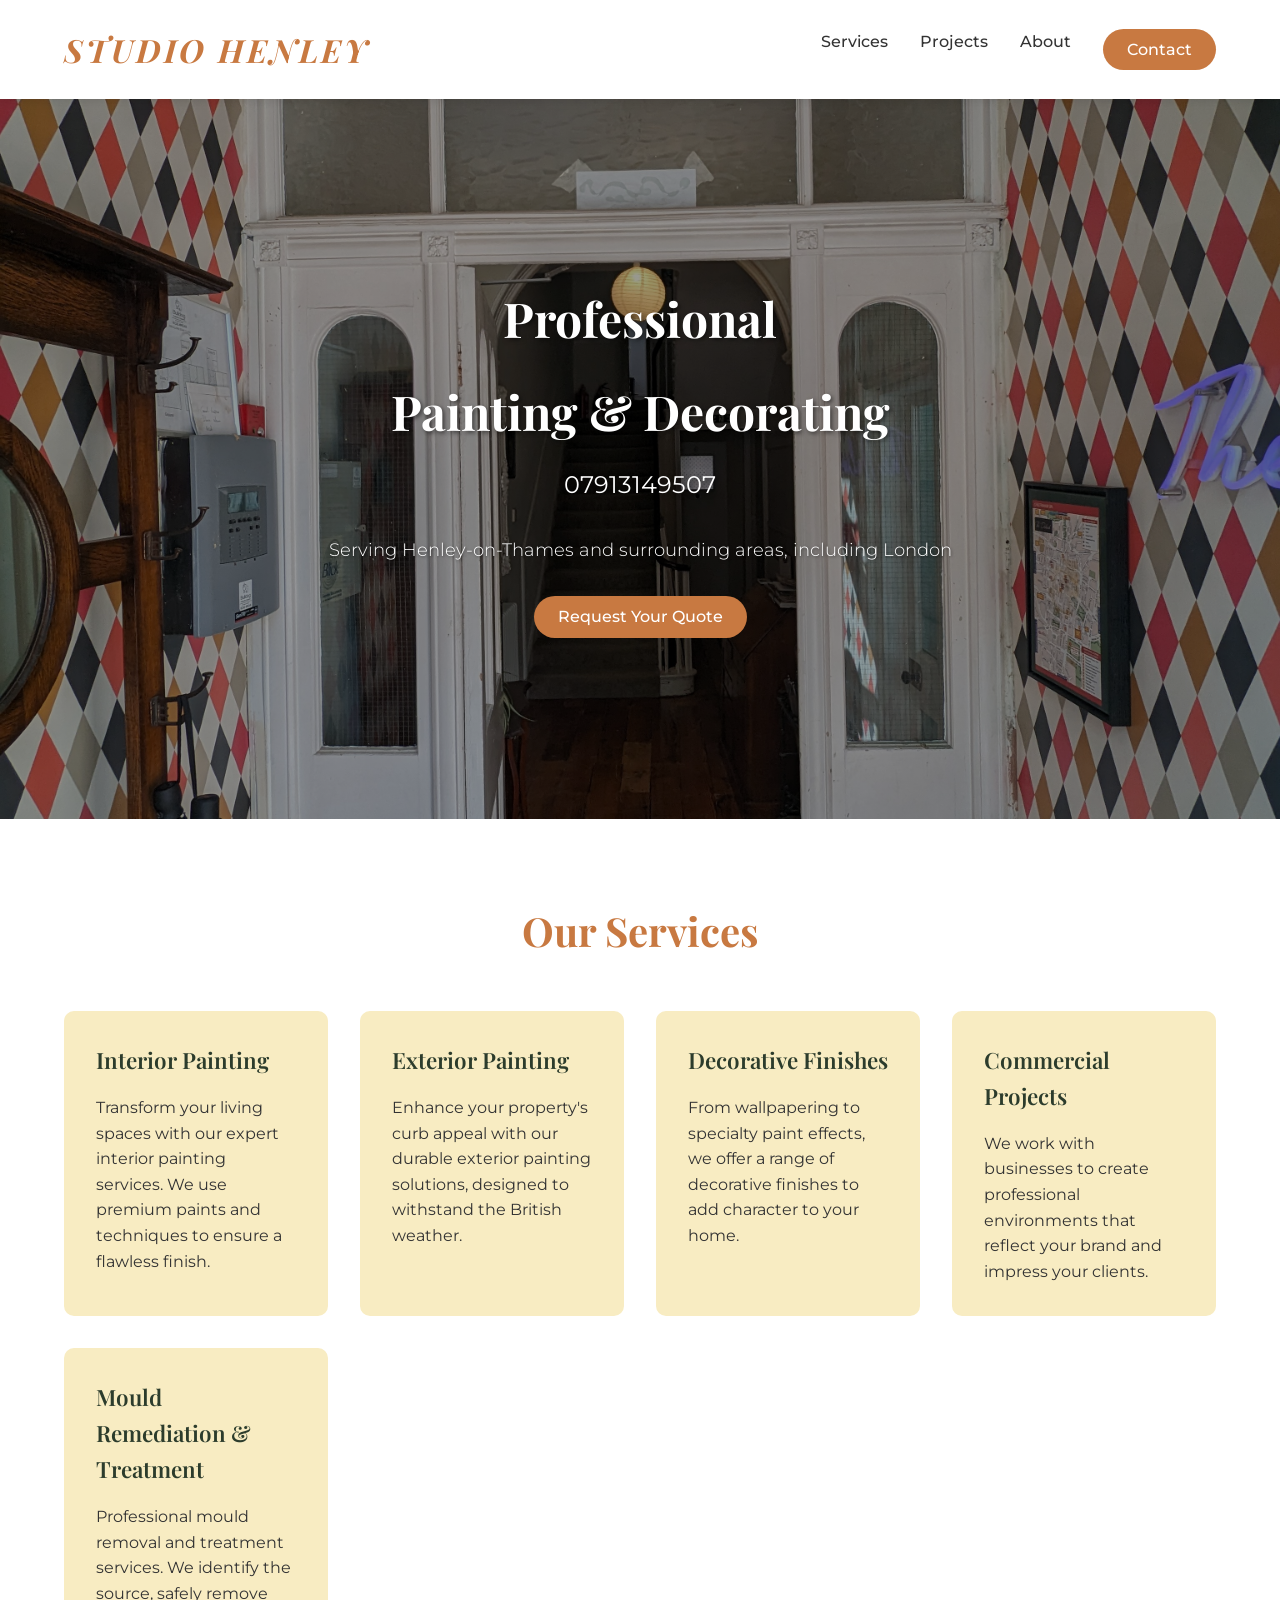
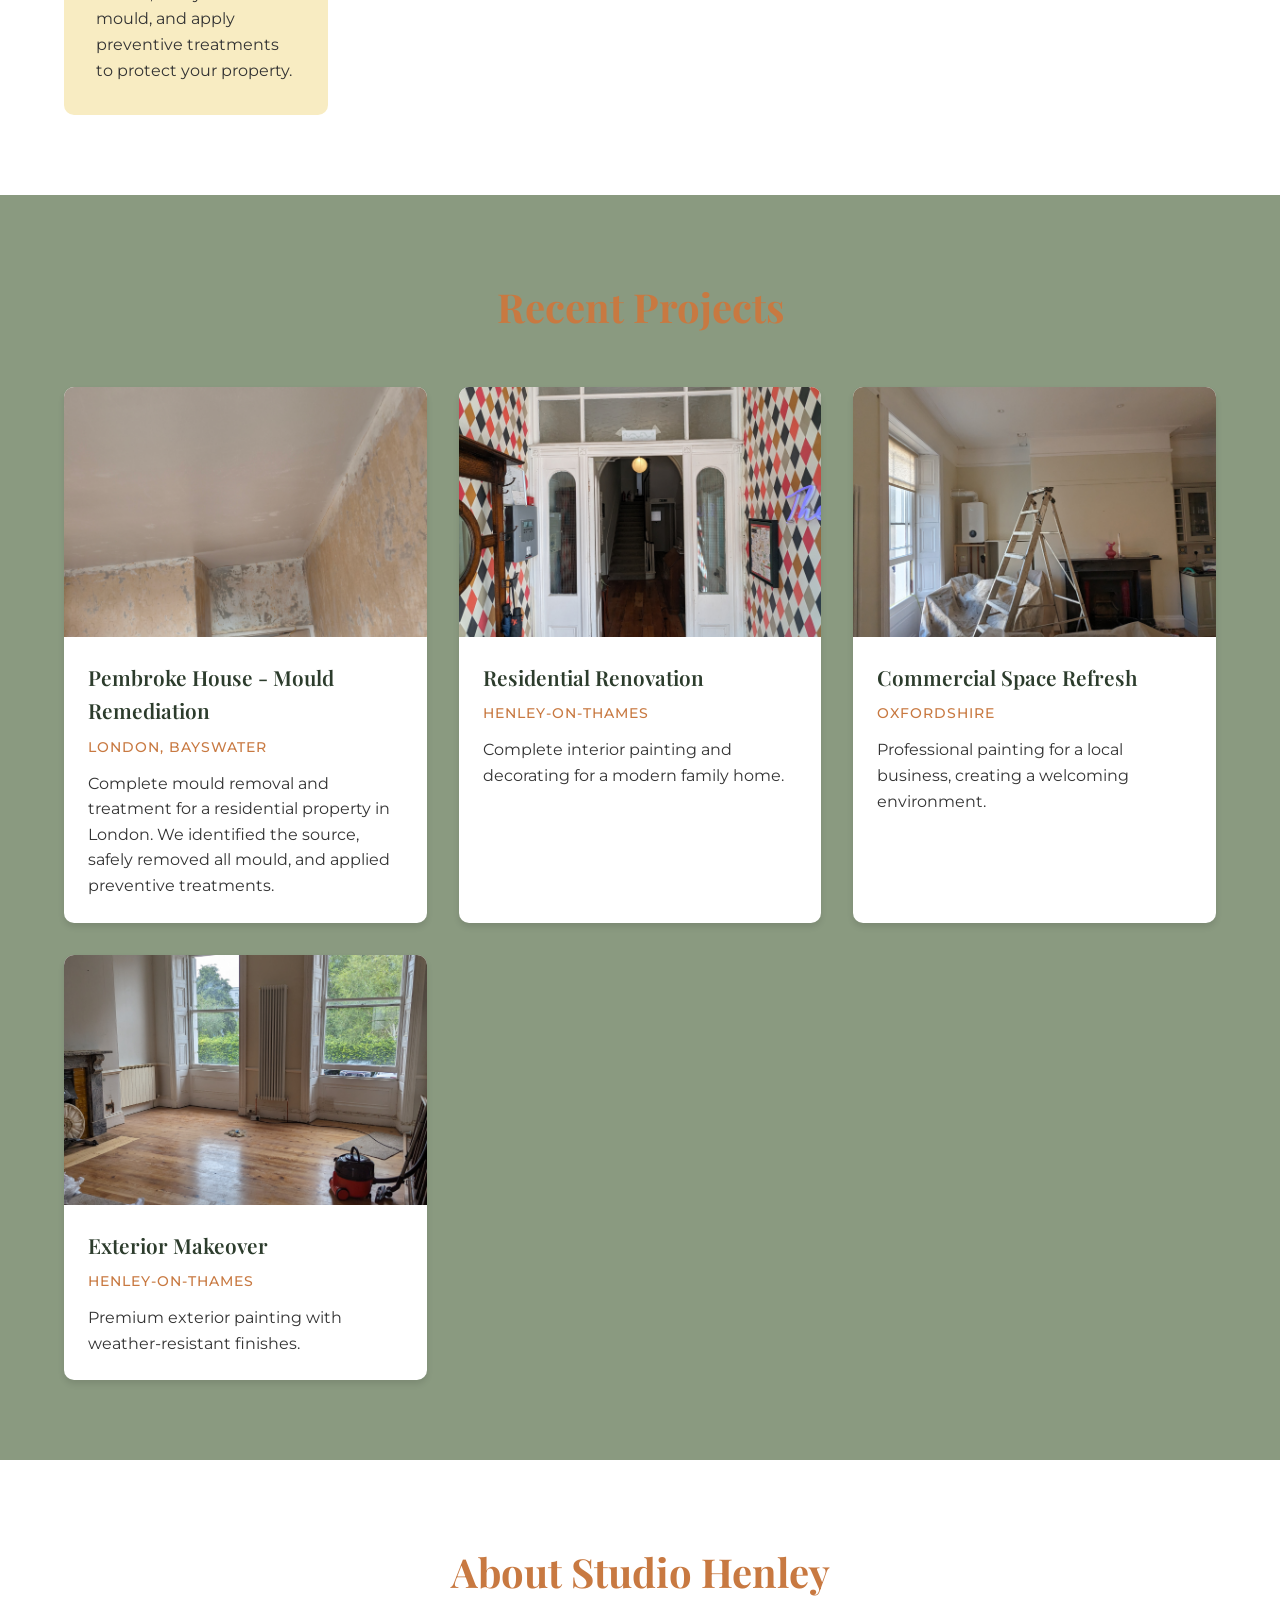
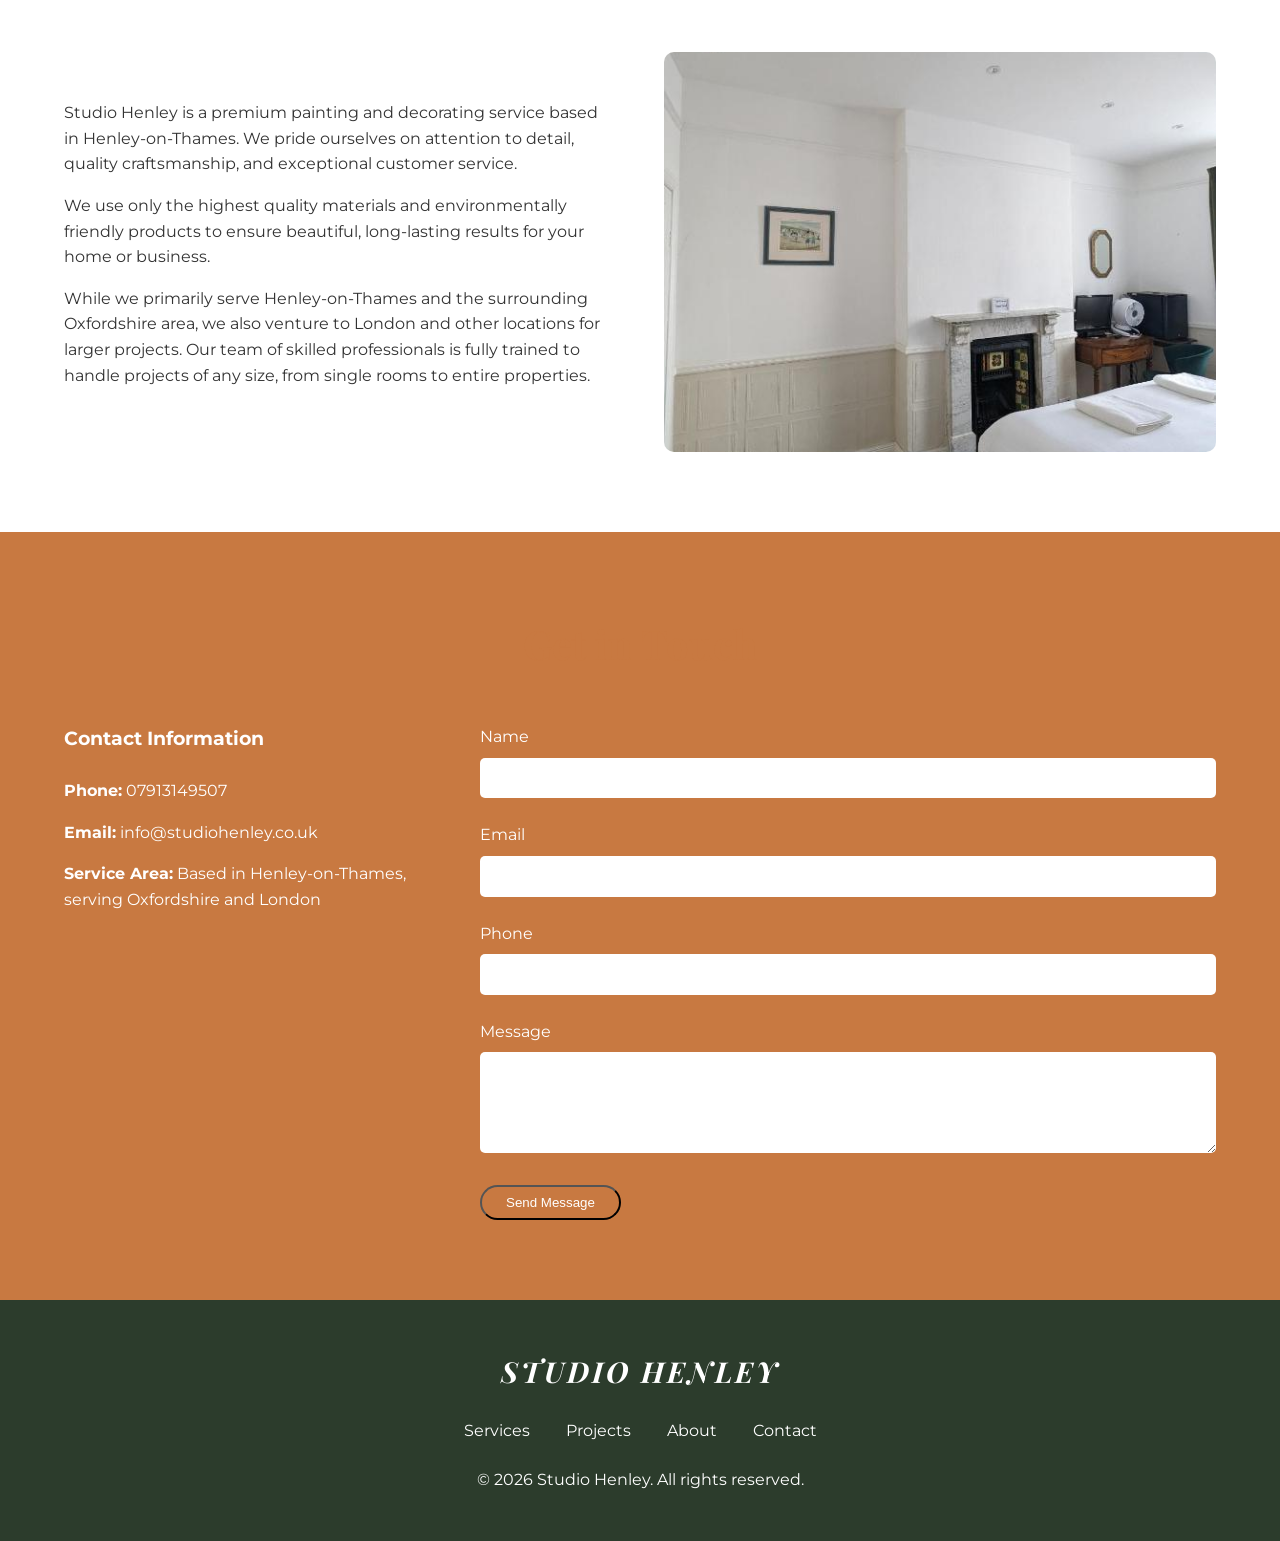
==== index.html @ b340aaa1 "Add London project and update copyright year - Update copyright year from 2023 to 2026 - Add London " ====
<!DOCTYPE html>
<html lang="en">
<head>
    <meta charset="UTF-8">
    <meta name="viewport" content="width=device-width, initial-scale=1.0">
    <title>Studio Henley | Painting, Decorating & Mould Remediation | Henley & London</title>
    <link rel="stylesheet" href="styles.css">
    <link rel="preconnect" href="https://fonts.googleapis.com">
    <link rel="preconnect" href="https://fonts.gstatic.com" crossorigin>
    <link href="https://fonts.googleapis.com/css2?family=Montserrat:wght@400;500;600;700&family=Playfair+Display:ital,wght@0,400;0,500;0,600;0,700;1,400;1,500;1,600;1,700&display=swap" rel="stylesheet">
</head>
<body>
    <header>
        <div class="logo">STUDIO HENLEY</div>
        <nav>
            <ul>
                <li><a href="#services">Services</a></li>
                <li><a href="#projects">Projects</a></li>
                <li><a href="#about">About</a></li>
                <li><a href="#contact" class="cta-button">Contact</a></li>
            </ul>
        </nav>
    </header>

    <section class="hero">
        <div class="hero-content">
            <h1>Professional </h1>
            <h1>Painting & Decorating</h1>
            <h2>07913149507</h2>
            <p class="hero-subtitle">Serving Henley-on-Thames and surrounding areas, including London</p>
            <a href="#contact" class="cta-button">Request Your Quote</a>
        </div>
    </section>

    <section id="services" class="services">
        <h2>Our Services</h2>
        <div class="services-grid">
            <div class="service-card">
                <h3>Interior Painting</h3>
                <p>Transform your living spaces with our expert interior painting services. We use premium paints and techniques to ensure a flawless finish.</p>
            </div>
            <div class="service-card">
                <h3>Exterior Painting</h3>
                <p>Enhance your property's curb appeal with our durable exterior painting solutions, designed to withstand the British weather.</p>
            </div>
            <div class="service-card">
                <h3>Decorative Finishes</h3>
                <p>From wallpapering to specialty paint effects, we offer a range of decorative finishes to add character to your home.</p>
            </div>
            <div class="service-card">
                <h3>Commercial Projects</h3>
                <p>We work with businesses to create professional environments that reflect your brand and impress your clients.</p>
            </div>
            <div class="service-card">
                <h3>Mould Remediation & Treatment</h3>
                <p>Professional mould removal and treatment services. We identify the source, safely remove mould, and apply preventive treatments to protect your property.</p>
            </div>
        </div>
    </section>

    <section id="projects" class="projects">
        <h2>Recent Projects</h2>
        <div class="projects-grid">
            <div class="project-card">
                <div class="project-image">
                    <img src="images/london1.jpg" alt="Pembroke House mould remediation project">
                </div>
                <div class="project-details">
                    <h3>Pembroke House - Mould Remediation</h3>
                    <p class="project-location">London, Bayswater</p>
                    <p class="project-description">Complete mould removal and treatment for a residential property in London. We identified the source, safely removed all mould, and applied preventive treatments.</p>
                </div>
            </div>
            <div class="project-card">
                <div class="project-image">
                    <img src="images/2.jpg" alt="Residential painting project">
                </div>
                <div class="project-details">
                    <h3>Residential Renovation</h3>
                    <p class="project-location">Henley-on-Thames</p>
                    <p class="project-description">Complete interior painting and decorating for a modern family home.</p>
                </div>
            </div>
            <div class="project-card">
                <div class="project-image">
                    <img src="images/3.jpg" alt="Commercial painting project">
                </div>
                <div class="project-details">
                    <h3>Commercial Space Refresh</h3>
                    <p class="project-location">Oxfordshire</p>
                    <p class="project-description">Professional painting for a local business, creating a welcoming environment.</p>
                </div>
            </div>
            <div class="project-card">
                <div class="project-image">
                    <img src="images/6.jpg" alt="Exterior painting project">
                </div>
                <div class="project-details">
                    <h3>Exterior Makeover</h3>
                    <p class="project-location">Henley-on-Thames</p>
                    <p class="project-description">Premium exterior painting with weather-resistant finishes.</p>
                </div>
            </div>
        </div>
    </section>

    <section id="about" class="about">
        <h2>About Studio Henley</h2>
        <div class="about-content">
            <div class="about-text">
                <p>Studio Henley is a premium painting and decorating service based in Henley-on-Thames. We pride ourselves on attention to detail, quality craftsmanship, and exceptional customer service.</p>
                <p>We use only the highest quality materials and environmentally friendly products to ensure beautiful, long-lasting results for your home or business.</p>
                <p>While we primarily serve Henley-on-Thames and the surrounding Oxfordshire area, we also venture to London and other locations for larger projects. Our team of skilled professionals is fully trained to handle projects of any size, from single rooms to entire properties.</p>
            </div>
            <div class="about-image">
                <img src="images/1.jpg" alt="Studio Henley painting team">
            </div>
        </div>
    </section>

    <section id="contact" class="contact">
        <h2>Get in Touch</h2>
        <div class="contact-container">
            <div class="contact-info">
                <h3>Contact Information</h3>
                <p><strong>Phone:</strong> 07913149507 </p>
                <p><strong>Email:</strong> info@studiohenley.co.uk</p>
                <p><strong>Service Area:</strong> Based in Henley-on-Thames, serving Oxfordshire and London</p>
                <div class="social-links">
                    <!-- Add social media icons here -->
                </div>
            </div>
            <div class="contact-form">
                <form action="https://formspree.io/f/manbeeje" method="POST">
                    <div class="form-group">
                        <label for="name">Name</label>
                        <input type="text" id="name" name="name" required>
                    </div>
                    <div class="form-group">
                        <label for="email">Email</label>
                        <input type="email" id="email" name="email" required>
                    </div>
                    <div class="form-group">
                        <label for="phone">Phone</label>
                        <input type="tel" id="phone" name="phone">
                    </div>
                    <div class="form-group">
                        <label for="message">Message</label>
                        <textarea id="message" name="message" rows="5" required></textarea>
                    </div>
                    <button type="submit" class="cta-button">Send Message</button>
                </form>
            </div>
        </div>
    </section>

    <footer>
        <div class="footer-content">
            <div class="footer-logo">STUDIO HENLEY</div>
            <div class="footer-links">
                <a href="#services">Services</a>
                <a href="#projects">Projects</a>
                <a href="#about">About</a>
                <a href="#contact">Contact</a>
            </div>
            <div class="footer-legal">
                <p>&copy; 2026 Studio Henley. All rights reserved.</p>
            </div>
        </div>
    </footer>
</body>
</html>
---- styles.css ----
:root {
    --sage-green: #8A9A80;
    --terracotta: #C87941;
    --cream: #F8ECC2;
    --dark-green: #2C3C2C;
    --black: #333333;
}

* {
    margin: 0;
    padding: 0;
    box-sizing: border-box;
}

body {
    font-family: 'Montserrat', sans-serif;
    color: var(--black);
    background-color: var(--cream);
    line-height: 1.6;
}

/* Header */
header {
    display: flex;
    justify-content: space-between;
    align-items: center;
    padding: 1.5rem 5%;
    background-color: white;
    box-shadow: 0 2px 10px rgba(0, 0, 0, 0.1);
    position: sticky;
    top: 0;
    z-index: 100;
}

.logo {
    font-family: 'Playfair Display', serif;
    font-size: 2rem;
    font-weight: 700;
    color: var(--terracotta);
    letter-spacing: 3px;
    font-style: italic;
}

nav ul {
    display: flex;
    list-style: none;
}

nav ul li {
    margin-left: 2rem;
}

nav ul li a {
    text-decoration: none;
    color: var(--black);
    font-weight: 500;
    transition: color 0.3s;
}

nav ul li a:hover {
    color: var(--terracotta);
}

.cta-button {
    background-color: var(--terracotta);
    color: white !important;
    padding: 0.5rem 1.5rem;
    border-radius: 30px;
    text-decoration: none;
    font-weight: 500;
    transition: background-color 0.3s;
    display: inline-block;
}

.cta-button:hover {
    background-color: var(--dark-green);
}

/* Hero Section */
.hero {
    height: 80vh;
    background: linear-gradient(rgba(0, 0, 0, 0.4), rgba(0, 0, 0, 0.4)), url('images/2.jpg');
    background-size: cover;
    background-position: center;
    display: flex;
    align-items: center;
    justify-content: center;
    text-align: center;
    color: white;
}

.hero-content {
    max-width: 800px;
    padding: 2rem;
}

.hero h1 {
    font-family: 'Playfair Display', serif;
    font-size: 3rem;
    margin-bottom: 1rem;
    text-shadow: 2px 2px 4px rgba(0, 0, 0, 0.5);
    font-weight: 700;
}

.hero h2 {
    font-size: 1.5rem;
    margin-bottom: 2rem;
    font-weight: 400;
    text-shadow: 2px 2px 4px rgba(0, 0, 0, 0.5);
}

.hero-subtitle {
    font-size: 1.1rem;
    margin-bottom: 2rem;
    font-weight: 300;
    text-shadow: 1px 1px 3px rgba(0, 0, 0, 0.5);
}

/* Services Section */
.services {
    padding: 5rem 5%;
    background-color: white;
}

.services h2, .projects h2, .about h2, .contact h2 {
    font-family: 'Playfair Display', serif;
    text-align: center;
    font-size: 2.5rem;
    margin-bottom: 3rem;
    color: var(--terracotta);
    font-weight: 700;
}

.services-grid {
    display: grid;
    grid-template-columns: repeat(auto-fit, minmax(250px, 1fr));
    gap: 2rem;
}

.service-card {
    background-color: var(--cream);
    padding: 2rem;
    border-radius: 10px;
    transition: transform 0.3s;
}

.service-card:hover {
    transform: translateY(-10px);
}

.service-card h3 {
    font-family: 'Playfair Display', serif;
    color: var(--dark-green);
    margin-bottom: 1rem;
    font-weight: 600;
    font-size: 1.4rem;
}

/* Projects Section */
.projects {
    padding: 5rem 5%;
    background-color: var(--sage-green);
}

.projects-grid {
    display: grid;
    grid-template-columns: repeat(auto-fit, minmax(350px, 1fr));
    gap: 2rem;
}

.project-card {
    background-color: white;
    border-radius: 10px;
    overflow: hidden;
    transition: transform 0.3s, box-shadow 0.3s;
    box-shadow: 0 4px 6px rgba(0, 0, 0, 0.1);
}

.project-card:hover {
    transform: translateY(-5px);
    box-shadow: 0 8px 15px rgba(0, 0, 0, 0.2);
}

.project-image {
    height: 250px;
    overflow: hidden;
}

.project-image img {
    width: 100%;
    height: 100%;
    object-fit: cover;
    transition: transform 0.3s;
}

.project-card:hover .project-image img {
    transform: scale(1.05);
}

.project-details {
    padding: 1.5rem;
}

.project-details h3 {
    font-family: 'Playfair Display', serif;
    color: var(--dark-green);
    margin-bottom: 0.5rem;
    font-weight: 600;
    font-size: 1.3rem;
}

.project-location {
    color: var(--terracotta);
    font-weight: 500;
    font-size: 0.9rem;
    margin-bottom: 0.75rem;
    text-transform: uppercase;
    letter-spacing: 1px;
}

.project-description {
    color: var(--black);
    line-height: 1.6;
}

.placeholder {
    width: 100%;
    height: 100%;
    background-color: var(--cream);
    display: flex;
    align-items: center;
    justify-content: center;
    color: var(--black);
    font-weight: 500;
}

/* About Section */
.about {
    padding: 5rem 5%;
    background-color: white;
}

.about-content {
    display: grid;
    grid-template-columns: 1fr 1fr;
    gap: 3rem;
    align-items: center;
}

.about-text p {
    margin-bottom: 1rem;
}

.about-image {
    height: 400px;
}

.about-image img {
    width: 100%;
    height: 100%;
    object-fit: cover;
    border-radius: 10px;
}

/* Contact Section */
.contact {
    padding: 5rem 5%;
    background-color: var(--terracotta);
    color: white;
}

.contact-container {
    display: grid;
    grid-template-columns: 1fr 2fr;
    gap: 3rem;
}

.contact-info h3 {
    margin-bottom: 1.5rem;
}

.contact-info p {
    margin-bottom: 1rem;
}

.form-group {
    margin-bottom: 1.5rem;
}

.form-group label {
    display: block;
    margin-bottom: 0.5rem;
}

.form-group input, .form-group textarea {
    width: 100%;
    padding: 0.8rem;
    border: none;
    border-radius: 5px;
}

/* Footer */
footer {
    background-color: var(--dark-green);
    color: white;
    padding: 3rem 5%;
}

.footer-content {
    display: flex;
    flex-direction: column;
    align-items: center;
    text-align: center;
}

.footer-logo {
    font-family: 'Playfair Display', serif;
    font-size: 1.8rem;
    font-weight: 700;
    margin-bottom: 1.5rem;
    letter-spacing: 3px;
    font-style: italic;
}

.footer-links {
    margin-bottom: 1.5rem;
}

.footer-links a {
    color: white;
    text-decoration: none;
    margin: 0 1rem;
    transition: color 0.3s;
}

.footer-links a:hover {
    color: var(--cream);
}

/* Responsive Design */
@media (max-width: 768px) {
    header {
        flex-direction: column;
        padding: 1rem;
    }
    
    .logo {
        margin-bottom: 1rem;
    }
    
    nav ul {
        flex-direction: column;
        align-items: center;
    }
    
    nav ul li {
        margin: 0.5rem 0;
    }
    
    .hero h1 {
        font-size: 2rem;
    }
    
    .hero h2 {
        font-size: 1.2rem;
    }
    
    .about-content, .contact-container {
        grid-template-columns: 1fr;
    }
}
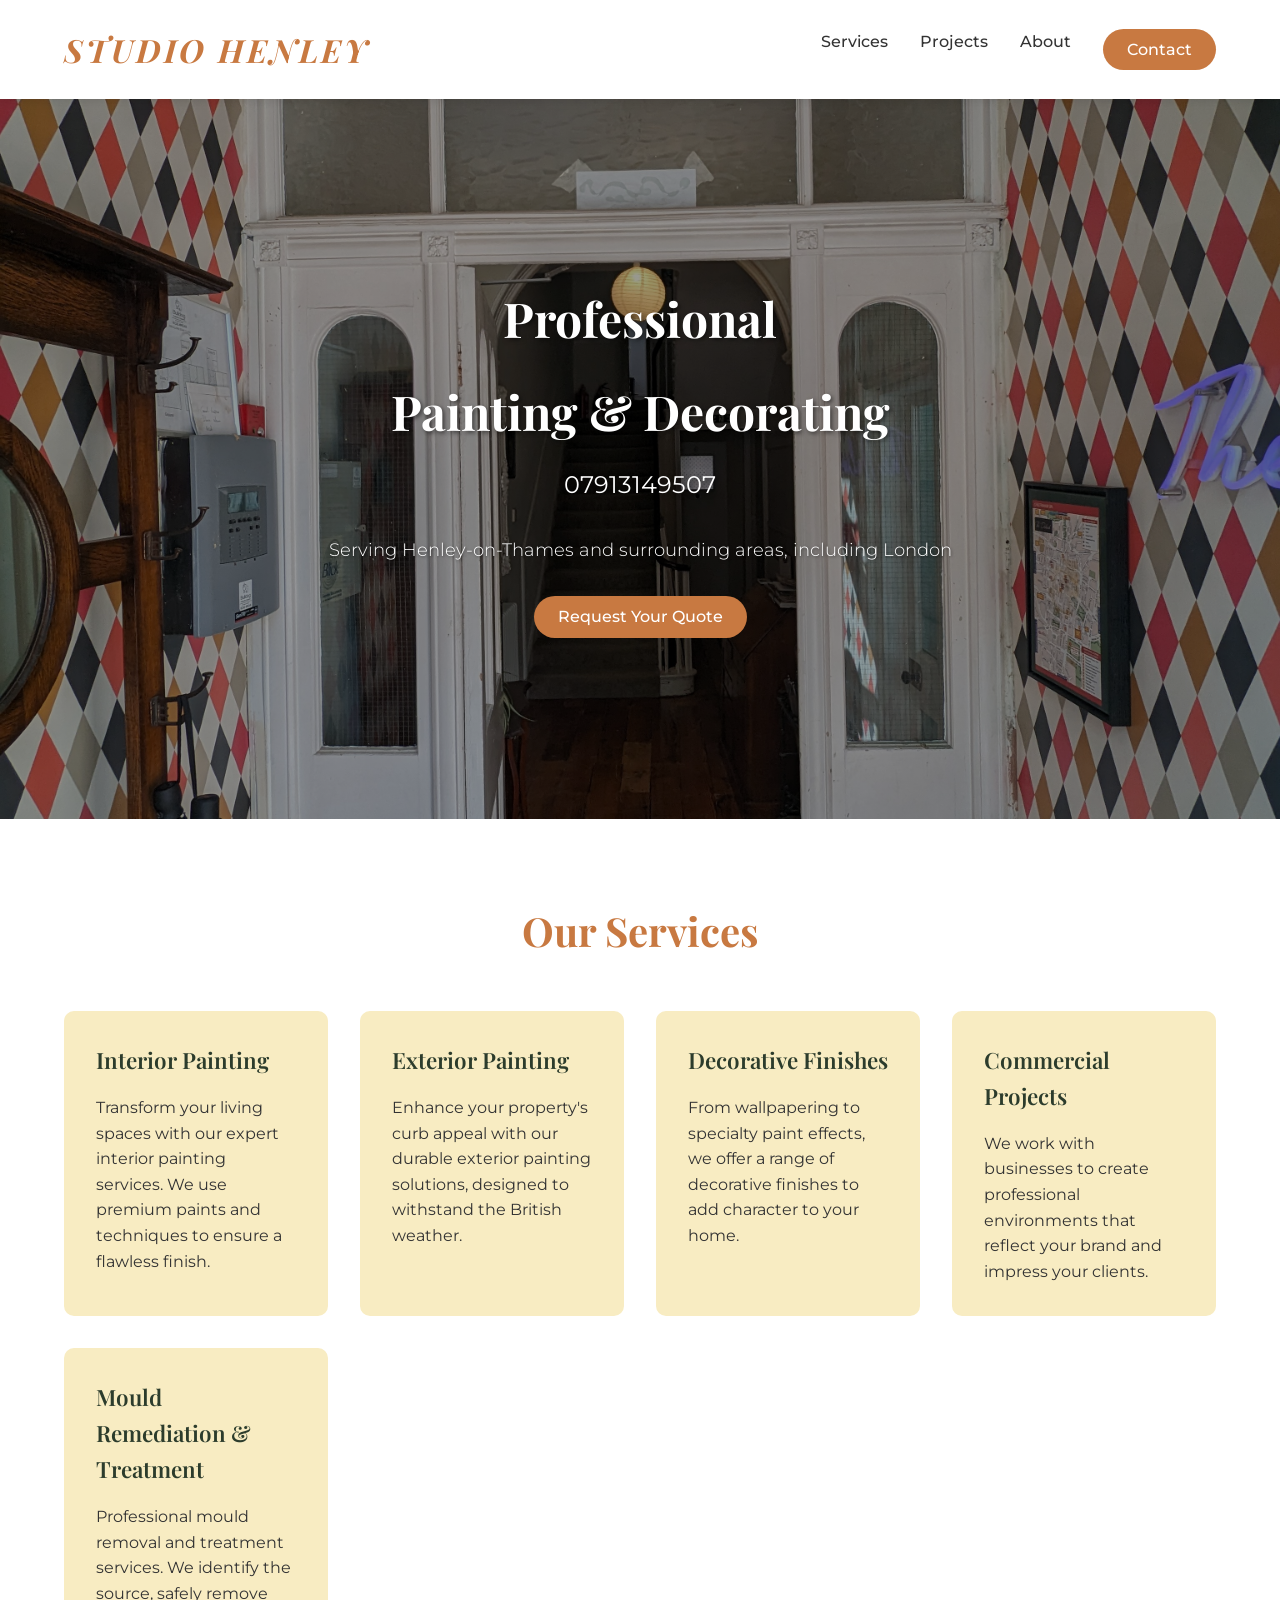
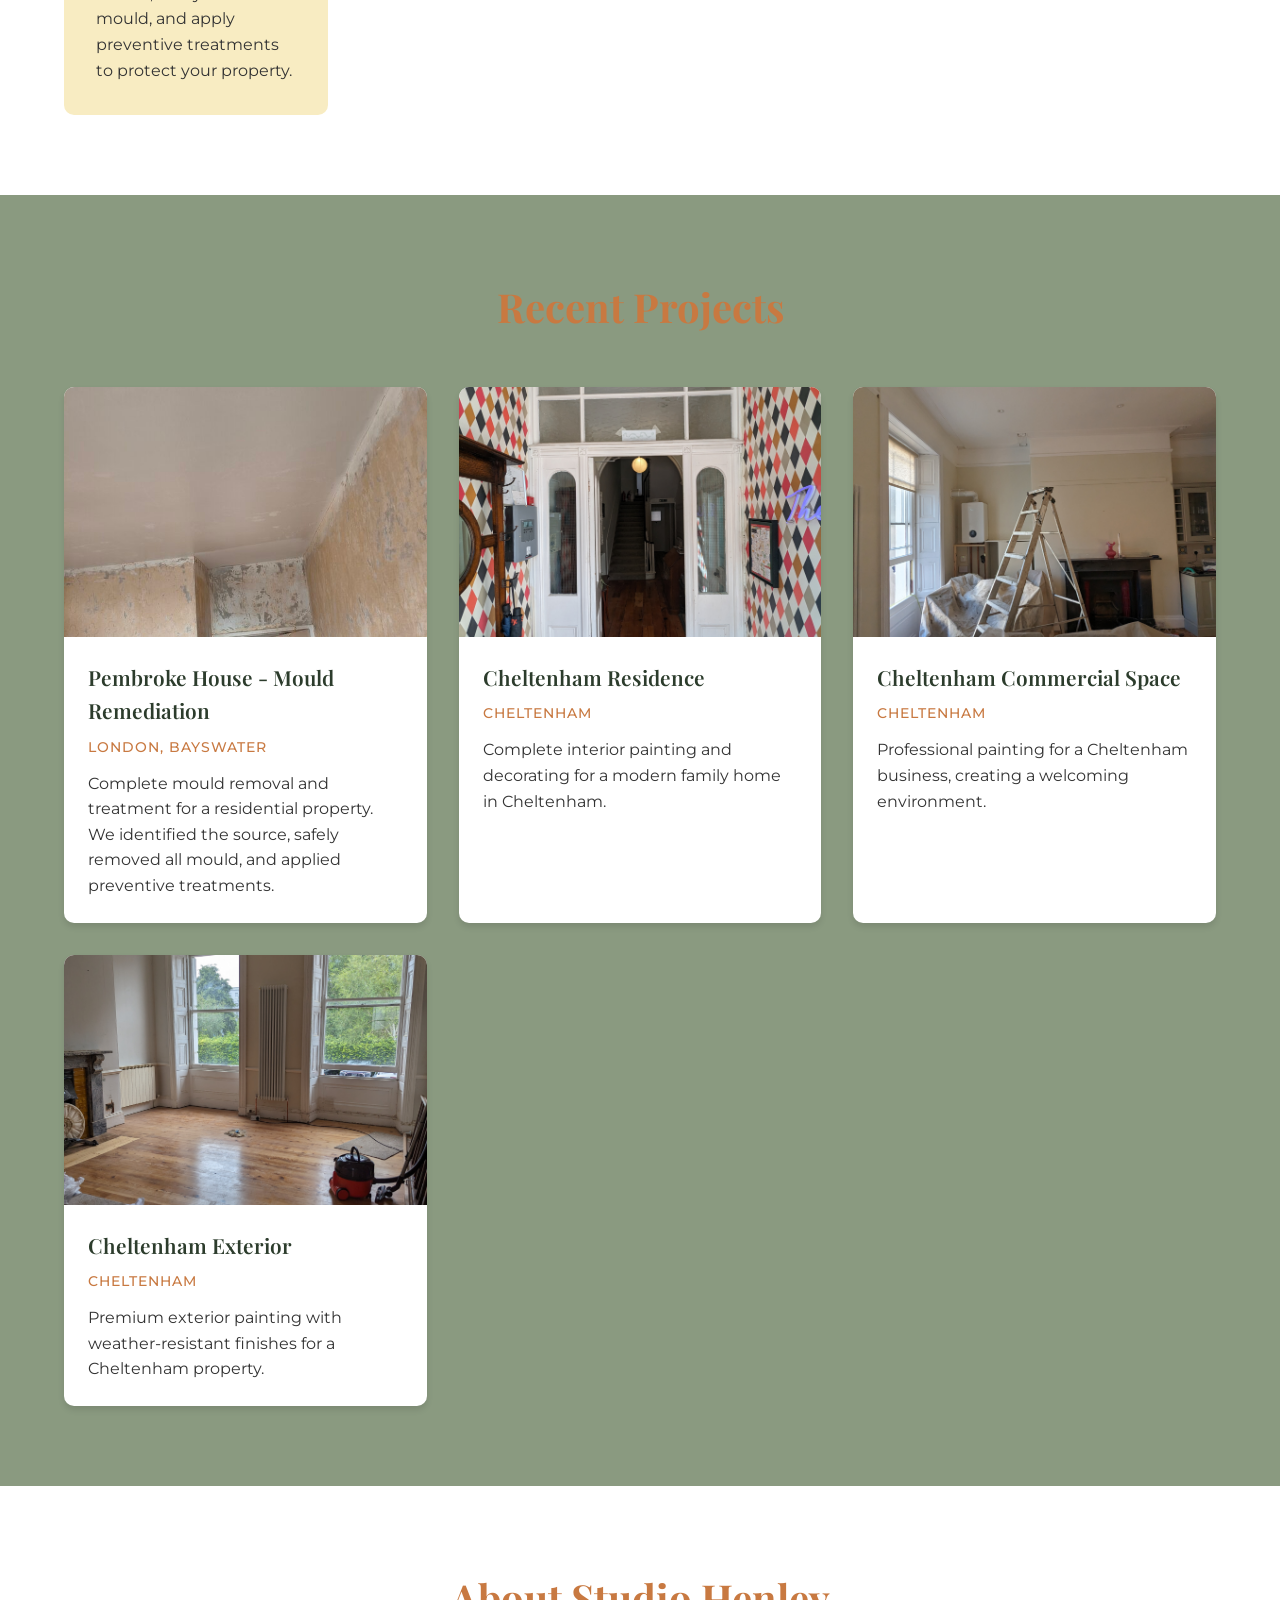
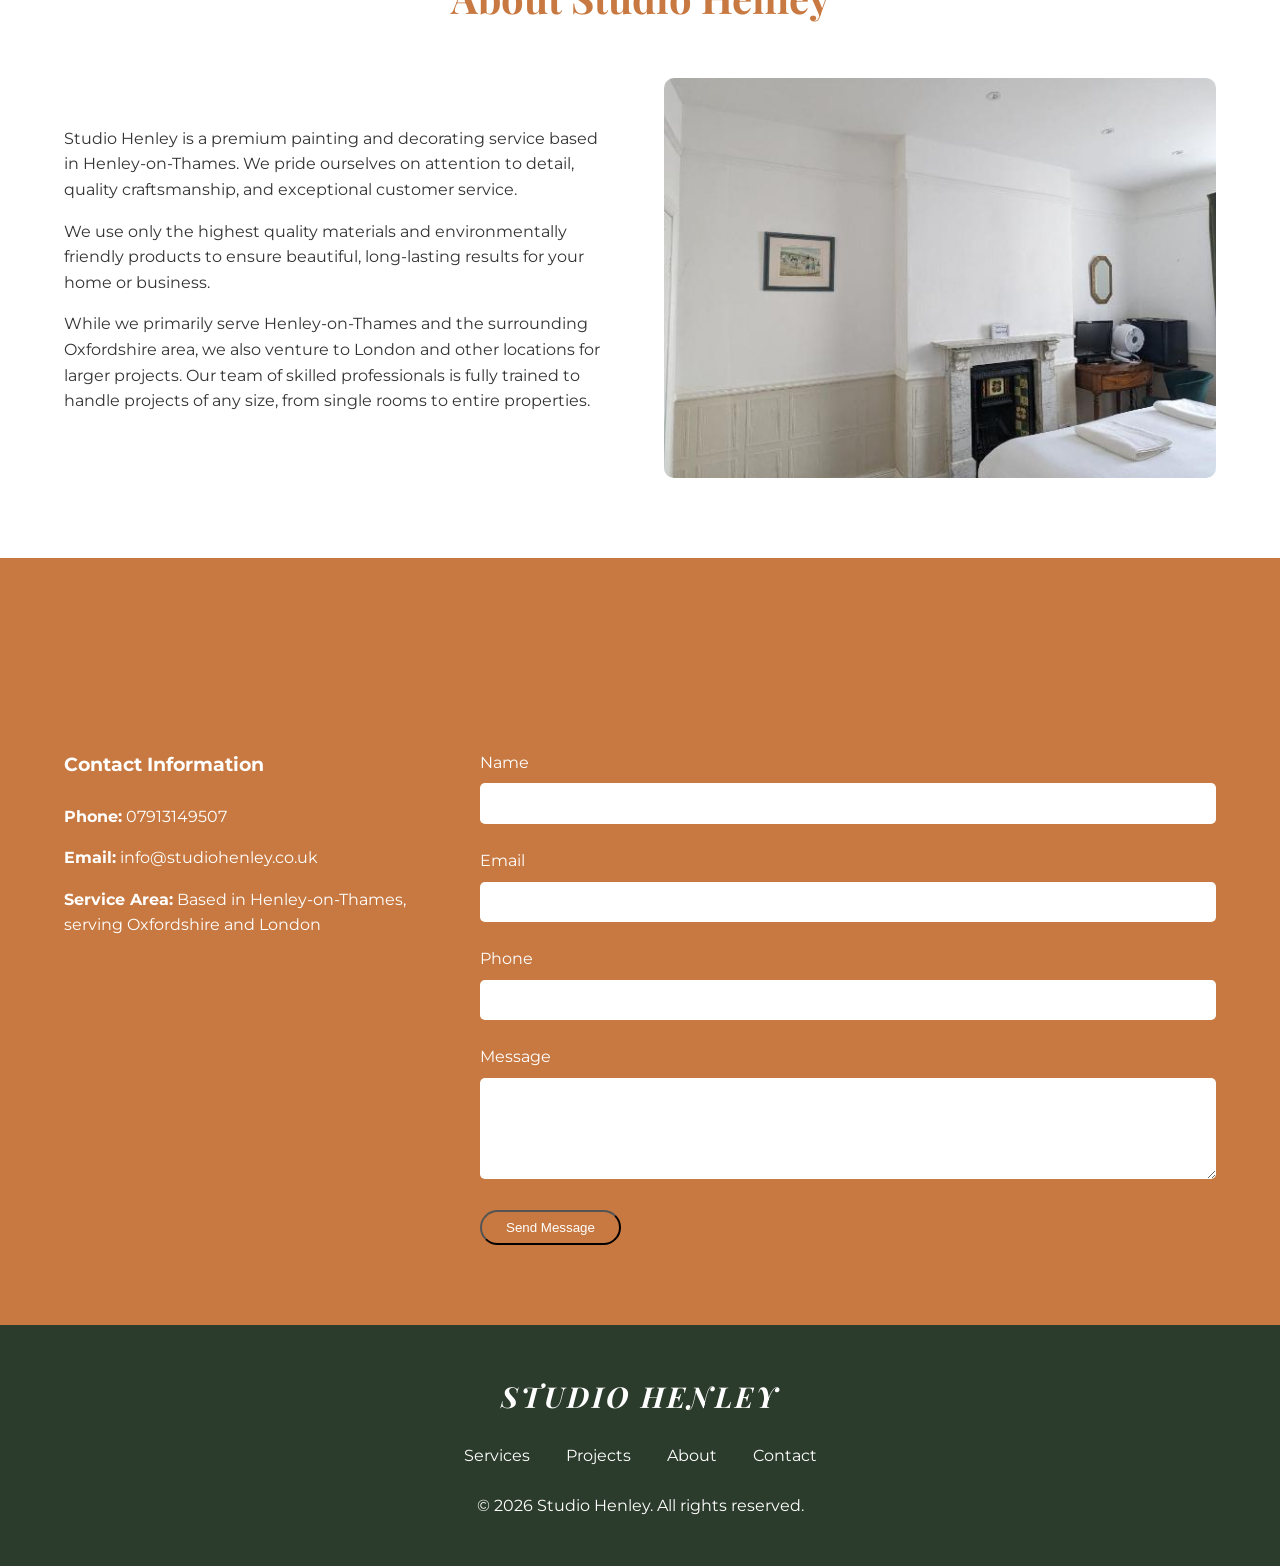
==== commit dc51f5cc: "Fix image sizing and correct project locations - Resize London images from 3072x4096 to 578x768 (fro" ====
--- a/index.html
+++ b/index.html
@@ -68,37 +68,37 @@
                 <div class="project-details">
                     <h3>Pembroke House - Mould Remediation</h3>
                     <p class="project-location">London, Bayswater</p>
-                    <p class="project-description">Complete mould removal and treatment for a residential property in London. We identified the source, safely removed all mould, and applied preventive treatments.</p>
+                    <p class="project-description">Complete mould removal and treatment for a residential property. We identified the source, safely removed all mould, and applied preventive treatments.</p>
                 </div>
             </div>
             <div class="project-card">
                 <div class="project-image">
-                    <img src="images/2.jpg" alt="Residential painting project">
+                    <img src="images/2.jpg" alt="Cheltenham painting project">
                 </div>
                 <div class="project-details">
-                    <h3>Residential Renovation</h3>
-                    <p class="project-location">Henley-on-Thames</p>
-                    <p class="project-description">Complete interior painting and decorating for a modern family home.</p>
+                    <h3>Cheltenham Residence</h3>
+                    <p class="project-location">Cheltenham</p>
+                    <p class="project-description">Complete interior painting and decorating for a modern family home in Cheltenham.</p>
                 </div>
             </div>
             <div class="project-card">
                 <div class="project-image">
-                    <img src="images/3.jpg" alt="Commercial painting project">
+                    <img src="images/3.jpg" alt="Cheltenham commercial project">
                 </div>
                 <div class="project-details">
-                    <h3>Commercial Space Refresh</h3>
-                    <p class="project-location">Oxfordshire</p>
-                    <p class="project-description">Professional painting for a local business, creating a welcoming environment.</p>
+                    <h3>Cheltenham Commercial Space</h3>
+                    <p class="project-location">Cheltenham</p>
+                    <p class="project-description">Professional painting for a Cheltenham business, creating a welcoming environment.</p>
                 </div>
             </div>
             <div class="project-card">
                 <div class="project-image">
-                    <img src="images/6.jpg" alt="Exterior painting project">
+                    <img src="images/6.jpg" alt="Cheltenham exterior project">
                 </div>
                 <div class="project-details">
-                    <h3>Exterior Makeover</h3>
-                    <p class="project-location">Henley-on-Thames</p>
-                    <p class="project-description">Premium exterior painting with weather-resistant finishes.</p>
+                    <h3>Cheltenham Exterior</h3>
+                    <p class="project-location">Cheltenham</p>
+                    <p class="project-description">Premium exterior painting with weather-resistant finishes for a Cheltenham property.</p>
                 </div>
             </div>
         </div>
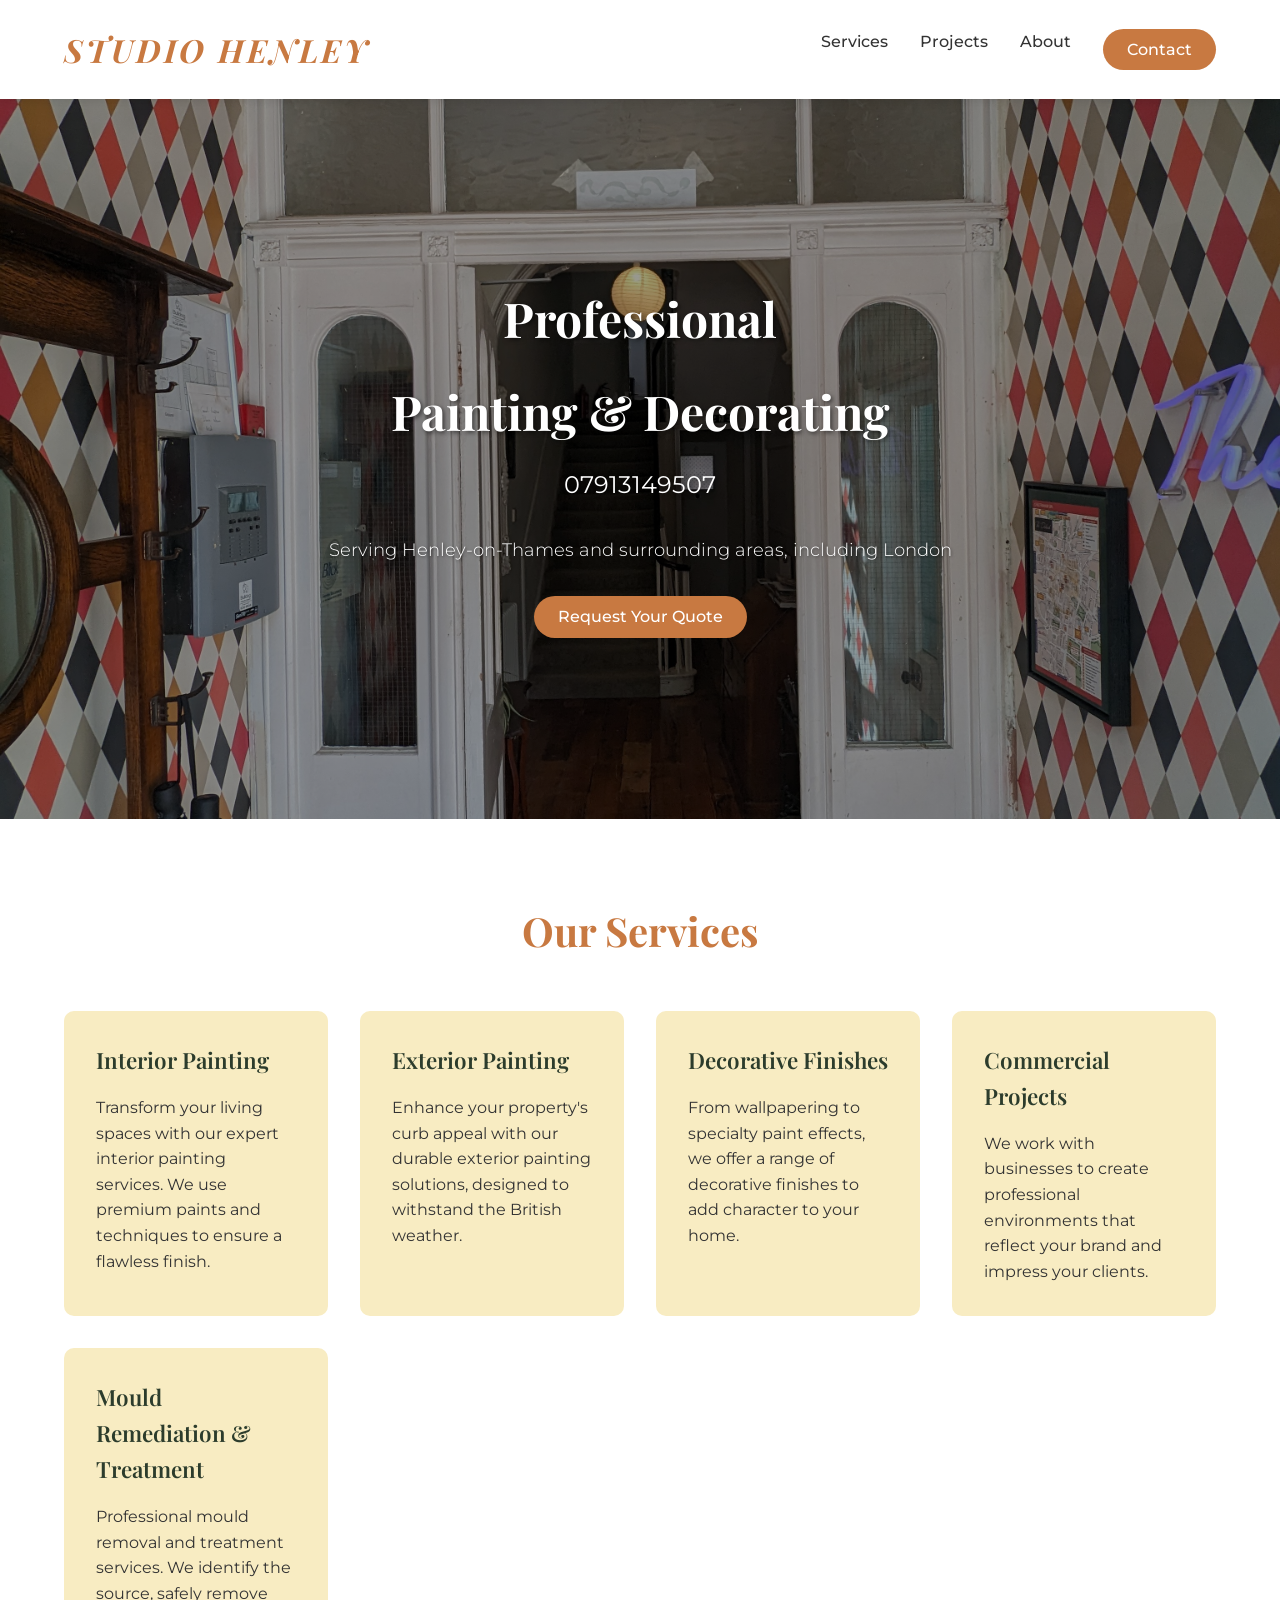
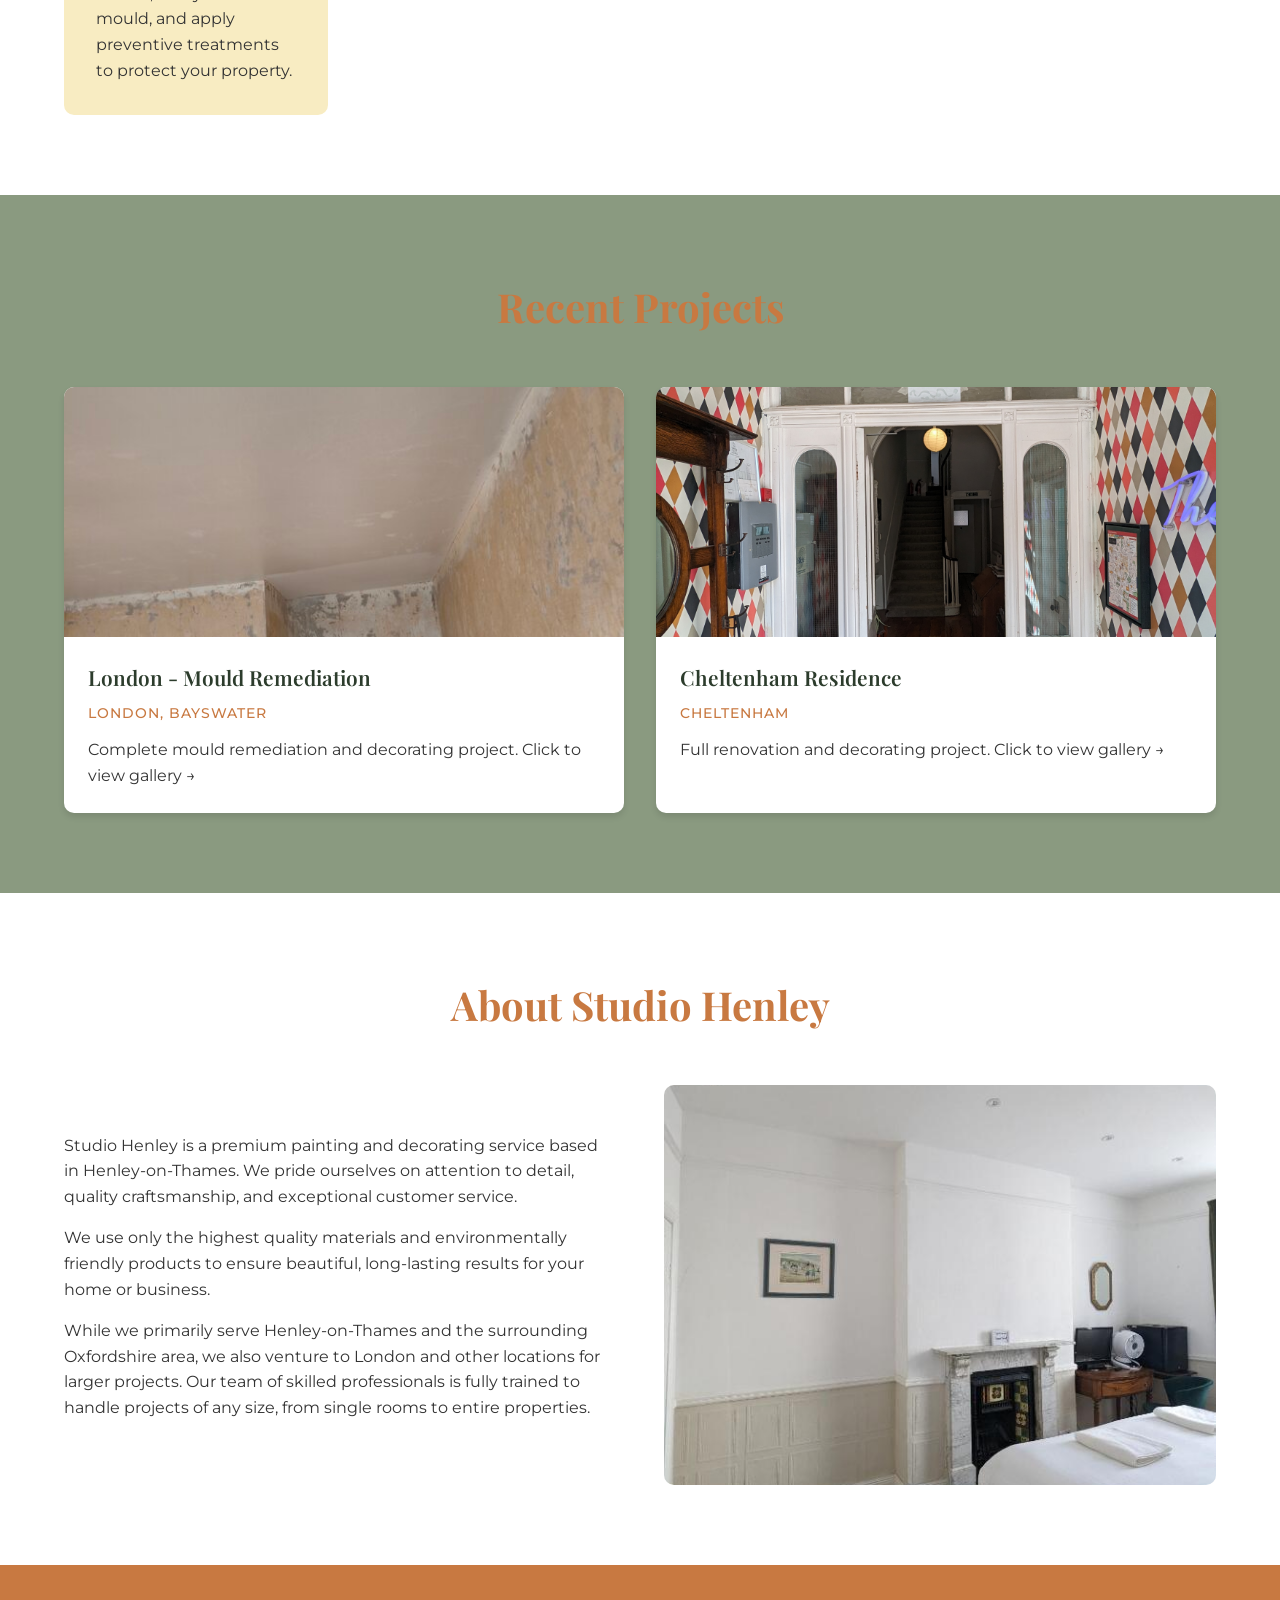
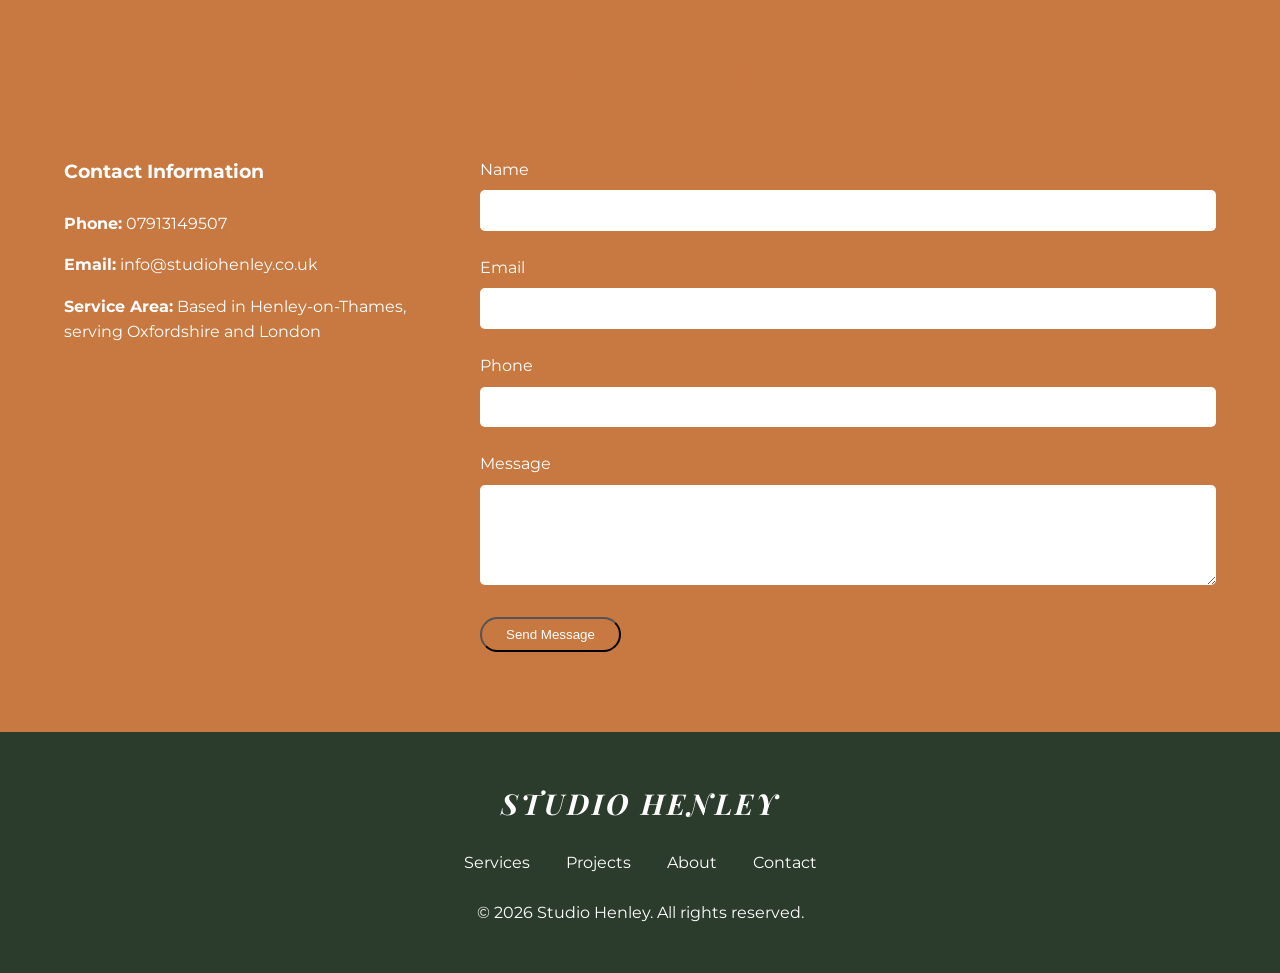
==== commit 14a17081: "Reorganize projects into 2 clickable project galleries - Create separate gallery pages for London an" ====
--- a/index.html
+++ b/index.html
@@ -61,46 +61,26 @@
     <section id="projects" class="projects">
         <h2>Recent Projects</h2>
         <div class="projects-grid">
-            <div class="project-card">
+            <a href="london-project.html" class="project-card">
                 <div class="project-image">
-                    <img src="images/london1.jpg" alt="Pembroke House mould remediation project">
+                    <img src="images/london1.jpg" alt="London mould remediation and decorating project">
                 </div>
                 <div class="project-details">
-                    <h3>Pembroke House - Mould Remediation</h3>
+                    <h3>London - Mould Remediation</h3>
                     <p class="project-location">London, Bayswater</p>
-                    <p class="project-description">Complete mould removal and treatment for a residential property. We identified the source, safely removed all mould, and applied preventive treatments.</p>
+                    <p class="project-description">Complete mould remediation and decorating project. Click to view gallery →</p>
                 </div>
-            </div>
-            <div class="project-card">
+            </a>
+            <a href="cheltenham-project.html" class="project-card">
                 <div class="project-image">
-                    <img src="images/2.jpg" alt="Cheltenham painting project">
+                    <img src="images/2.jpg" alt="Cheltenham renovation and decorating project">
                 </div>
                 <div class="project-details">
                     <h3>Cheltenham Residence</h3>
                     <p class="project-location">Cheltenham</p>
-                    <p class="project-description">Complete interior painting and decorating for a modern family home in Cheltenham.</p>
+                    <p class="project-description">Full renovation and decorating project. Click to view gallery →</p>
                 </div>
-            </div>
-            <div class="project-card">
-                <div class="project-image">
-                    <img src="images/3.jpg" alt="Cheltenham commercial project">
-                </div>
-                <div class="project-details">
-                    <h3>Cheltenham Commercial Space</h3>
-                    <p class="project-location">Cheltenham</p>
-                    <p class="project-description">Professional painting for a Cheltenham business, creating a welcoming environment.</p>
-                </div>
-            </div>
-            <div class="project-card">
-                <div class="project-image">
-                    <img src="images/6.jpg" alt="Cheltenham exterior project">
-                </div>
-                <div class="project-details">
-                    <h3>Cheltenham Exterior</h3>
-                    <p class="project-location">Cheltenham</p>
-                    <p class="project-description">Premium exterior painting with weather-resistant finishes for a Cheltenham property.</p>
-                </div>
-            </div>
+            </a>
         </div>
     </section>
 
--- a/styles.css
+++ b/styles.css
@@ -174,6 +174,9 @@
     overflow: hidden;
     transition: transform 0.3s, box-shadow 0.3s;
     box-shadow: 0 4px 6px rgba(0, 0, 0, 0.1);
+    text-decoration: none;
+    color: inherit;
+    display: block;
 }
 
 .project-card:hover {
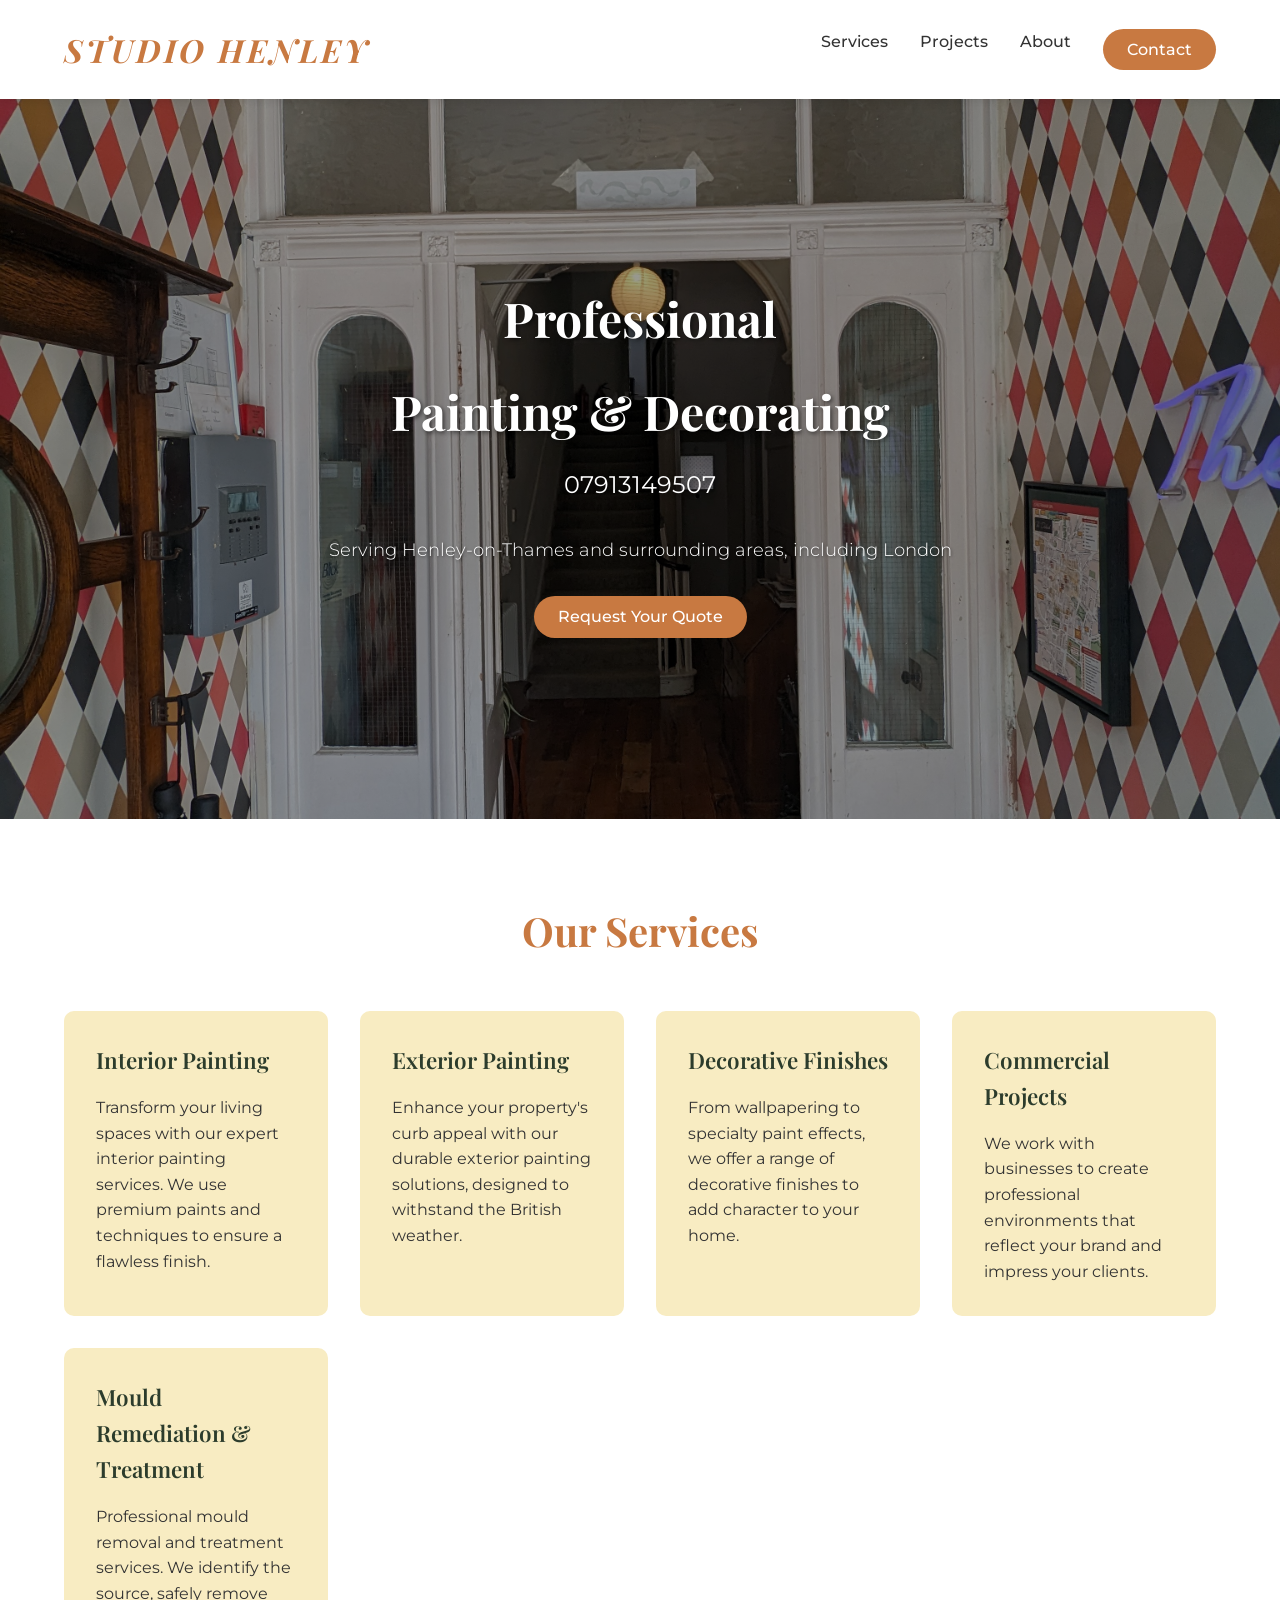
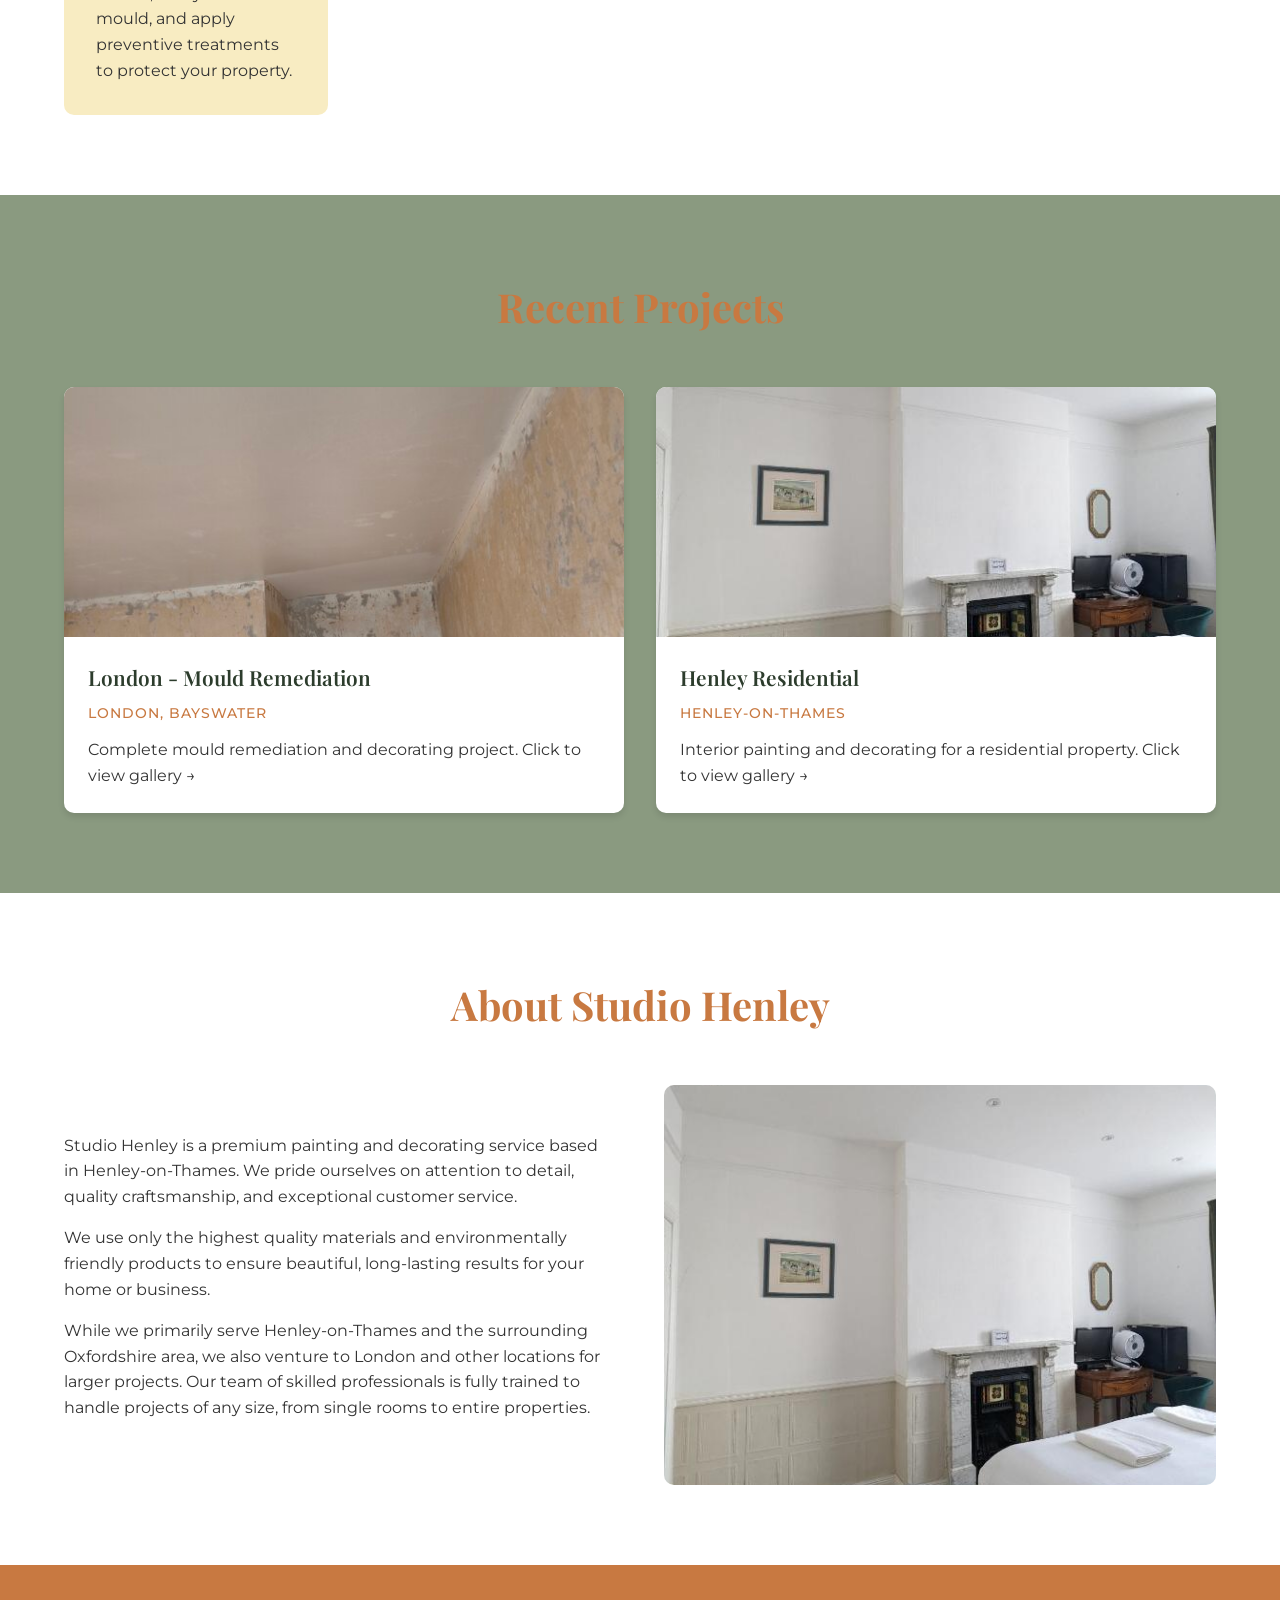
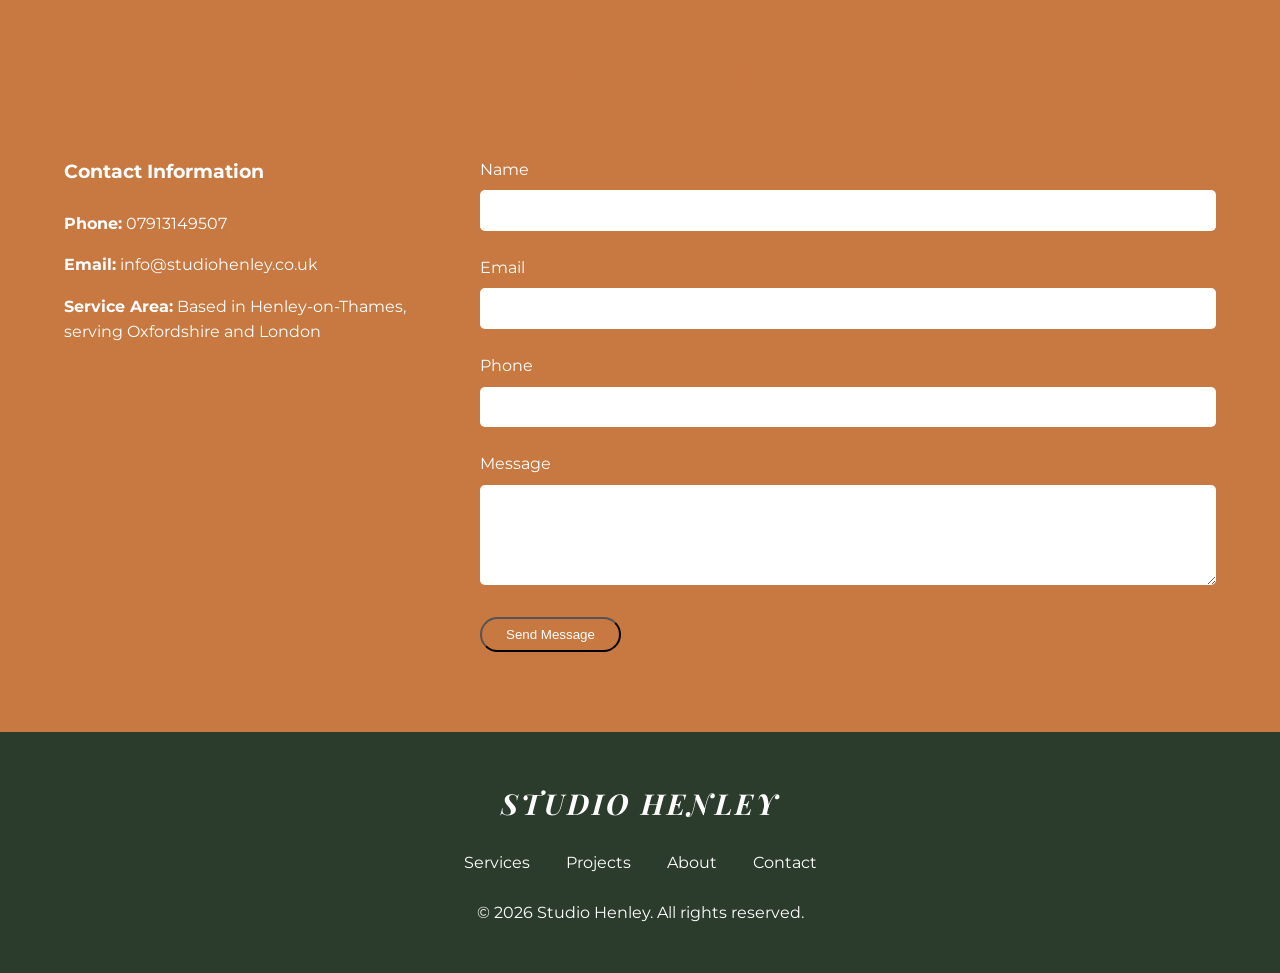
==== commit 5ced20c2: "Replace Cheltenham with Henley residential project - Remove Cheltenham hotel project page - Create n" ====
--- a/index.html
+++ b/index.html
@@ -71,14 +71,14 @@
                     <p class="project-description">Complete mould remediation and decorating project. Click to view gallery →</p>
                 </div>
             </a>
-            <a href="cheltenham-project.html" class="project-card">
+            <a href="henley-project.html" class="project-card">
                 <div class="project-image">
-                    <img src="images/2.jpg" alt="Cheltenham renovation and decorating project">
+                    <img src="images/1.jpg" alt="Henley residential painting and decorating project">
                 </div>
                 <div class="project-details">
-                    <h3>Cheltenham Residence</h3>
-                    <p class="project-location">Cheltenham</p>
-                    <p class="project-description">Full renovation and decorating project. Click to view gallery →</p>
+                    <h3>Henley Residential</h3>
+                    <p class="project-location">Henley-on-Thames</p>
+                    <p class="project-description">Interior painting and decorating for a residential property. Click to view gallery →</p>
                 </div>
             </a>
         </div>
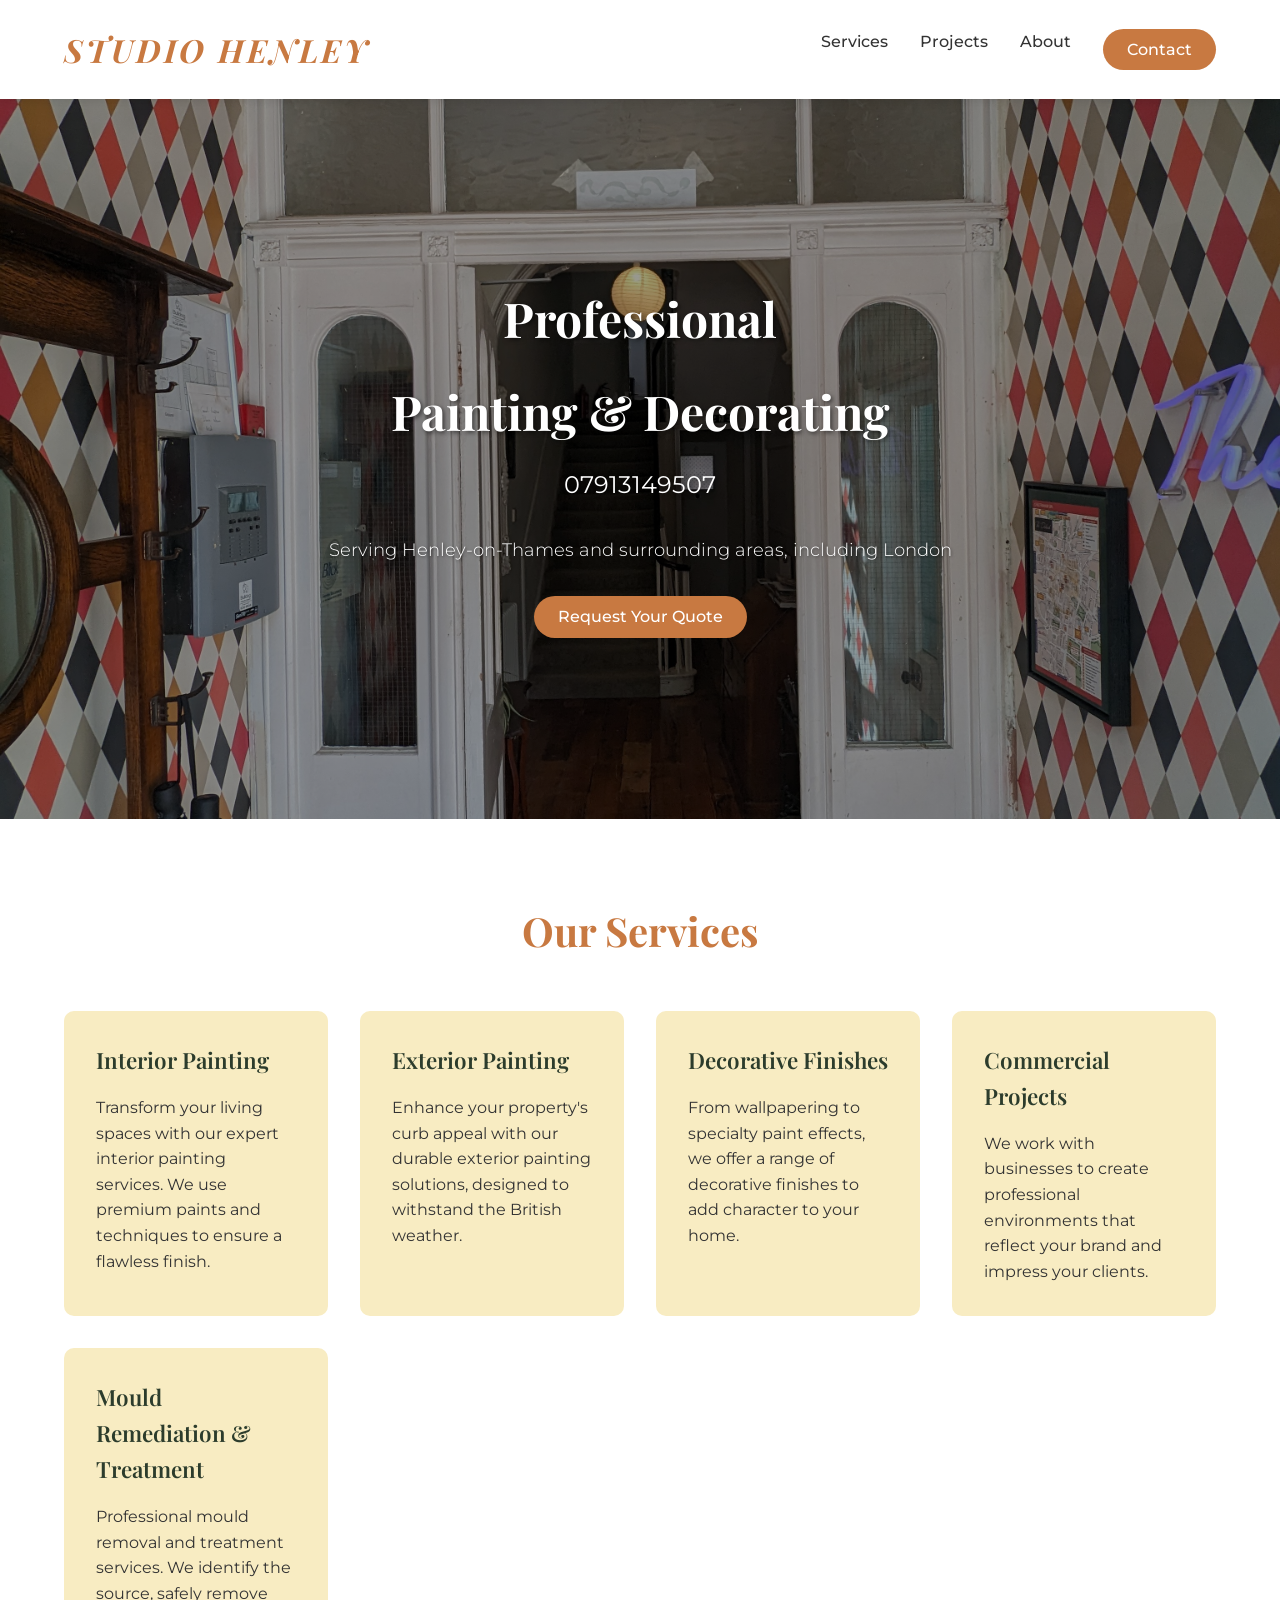
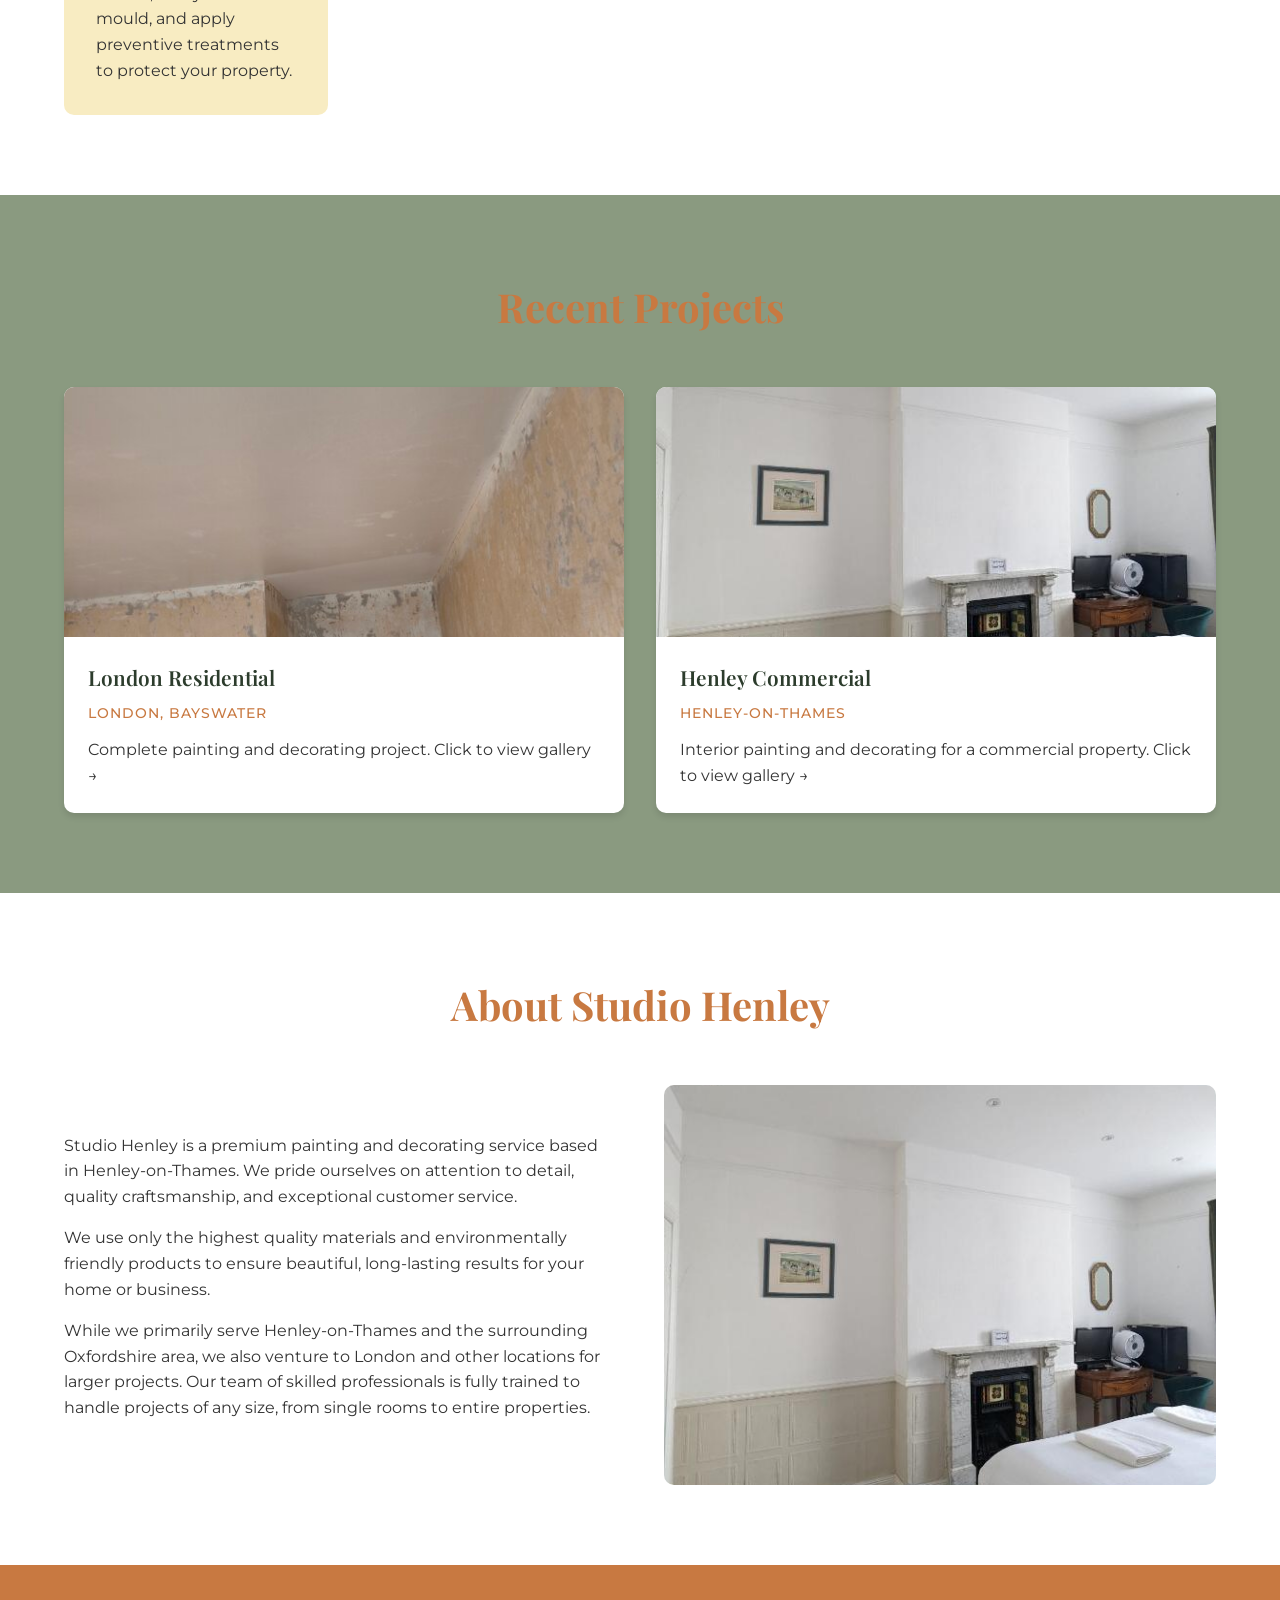
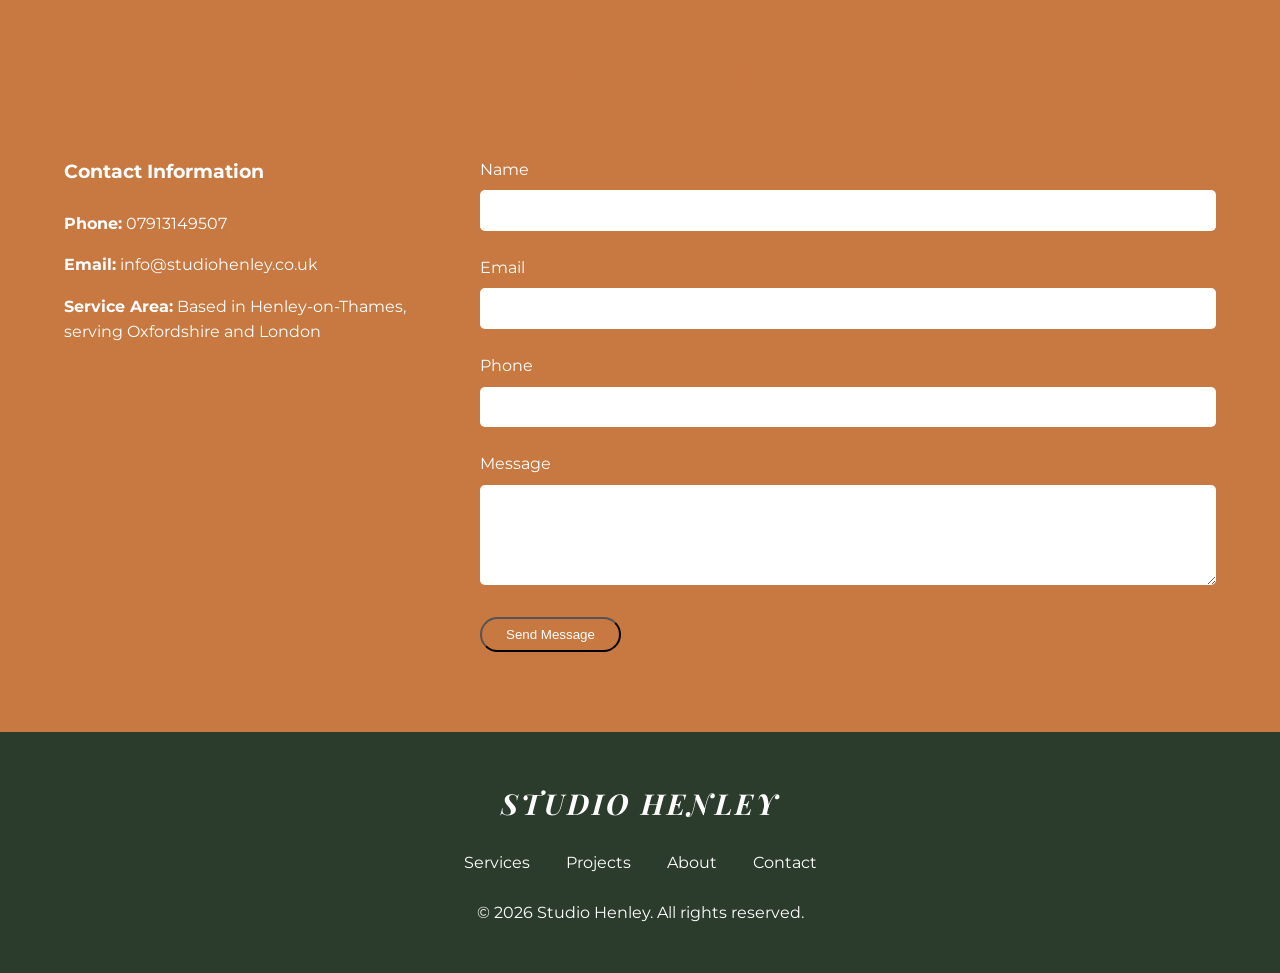
==== commit 4417bc59: "Update project types and add all images Changes: - London: Now residential (not mould remediation), " ====
--- a/index.html
+++ b/index.html
@@ -63,22 +63,22 @@
         <div class="projects-grid">
             <a href="london-project.html" class="project-card">
                 <div class="project-image">
-                    <img src="images/london1.jpg" alt="London mould remediation and decorating project">
+                    <img src="images/london1.jpg" alt="London residential painting and decorating project">
                 </div>
                 <div class="project-details">
-                    <h3>London - Mould Remediation</h3>
+                    <h3>London Residential</h3>
                     <p class="project-location">London, Bayswater</p>
-                    <p class="project-description">Complete mould remediation and decorating project. Click to view gallery →</p>
+                    <p class="project-description">Complete painting and decorating project. Click to view gallery →</p>
                 </div>
             </a>
             <a href="henley-project.html" class="project-card">
                 <div class="project-image">
-                    <img src="images/1.jpg" alt="Henley residential painting and decorating project">
+                    <img src="images/1.jpg" alt="Henley commercial painting and decorating project">
                 </div>
                 <div class="project-details">
-                    <h3>Henley Residential</h3>
+                    <h3>Henley Commercial</h3>
                     <p class="project-location">Henley-on-Thames</p>
-                    <p class="project-description">Interior painting and decorating for a residential property. Click to view gallery →</p>
+                    <p class="project-description">Interior painting and decorating for a commercial property. Click to view gallery →</p>
                 </div>
             </a>
         </div>
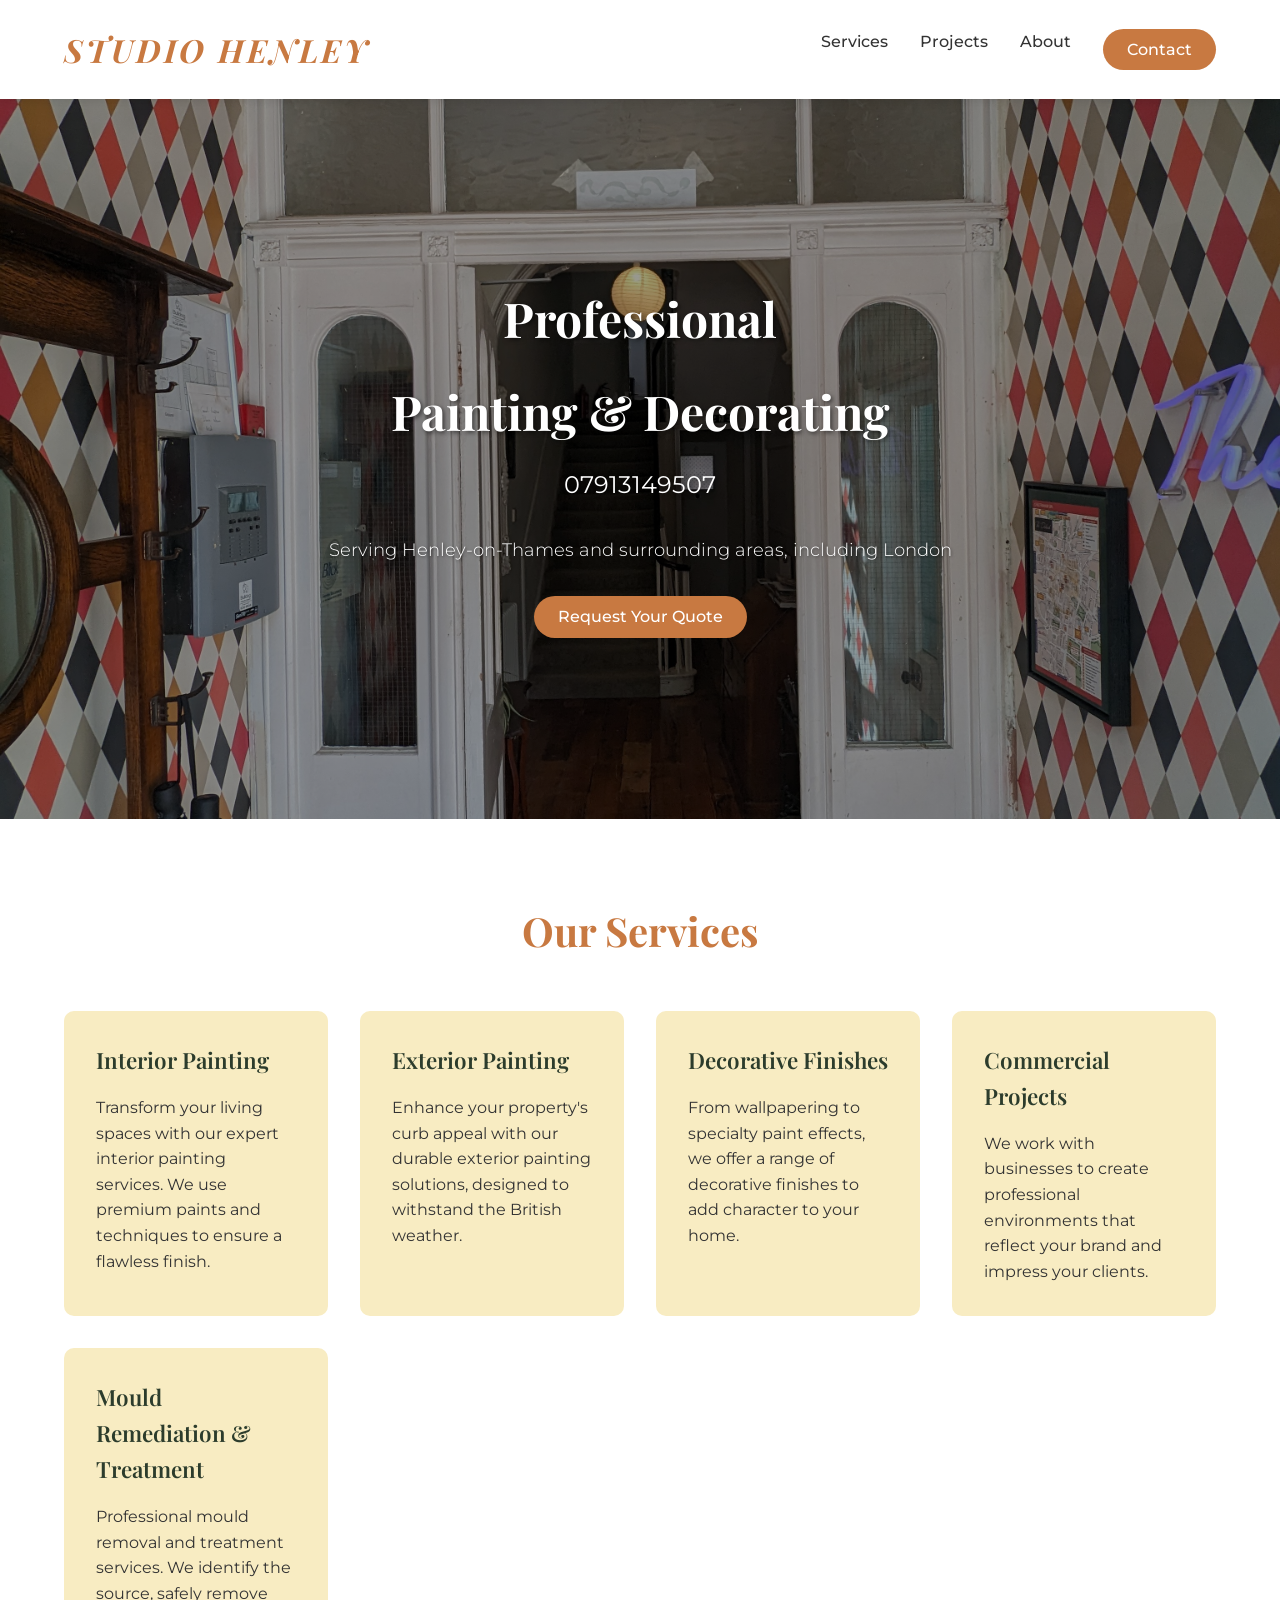
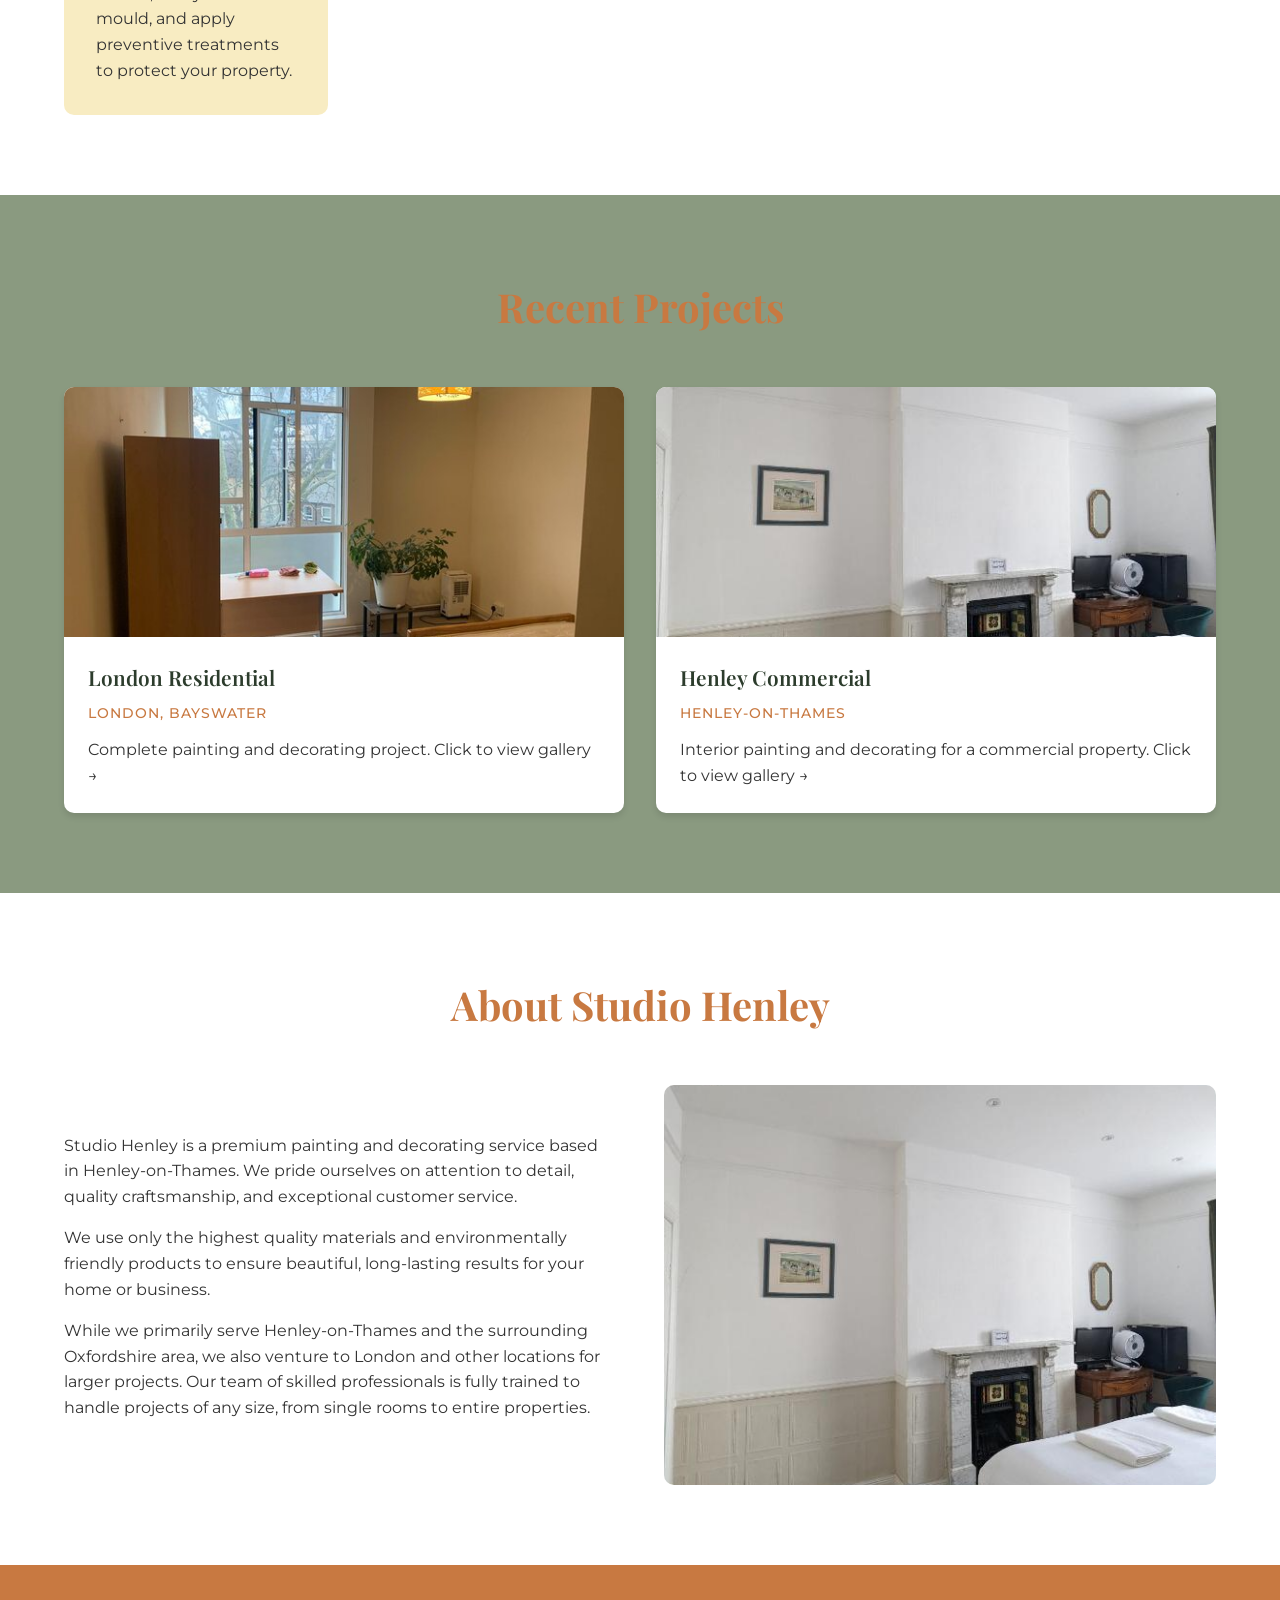
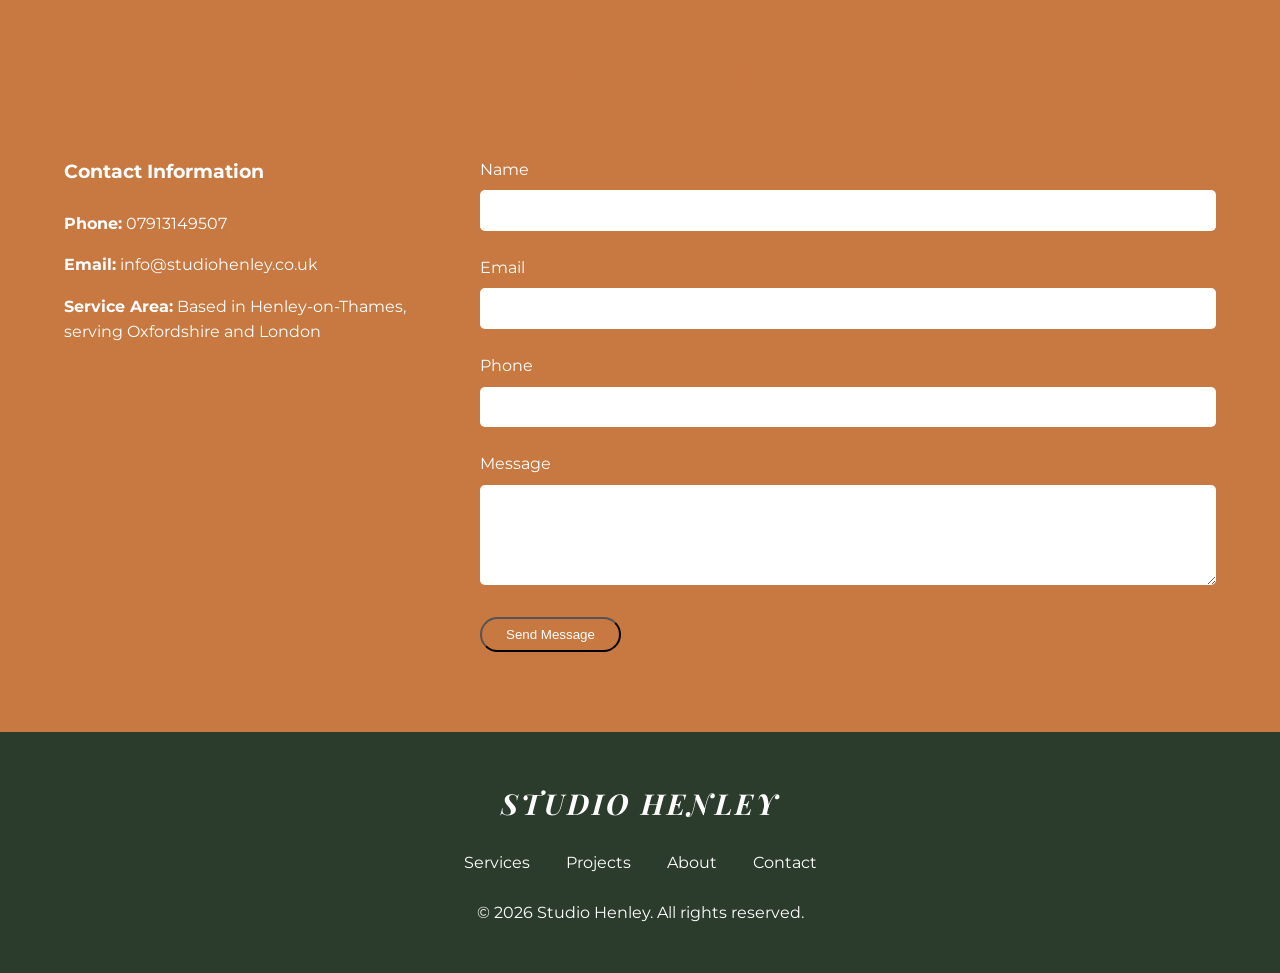
==== commit fadd8928: "Update London project thumbnail to 5th gallery image Co-Authored-By: Claude Sonnet 4.6 <noreply@anth" ====
--- a/index.html
+++ b/index.html
@@ -63,7 +63,7 @@
         <div class="projects-grid">
             <a href="london-project.html" class="project-card">
                 <div class="project-image">
-                    <img src="images/london1.jpg" alt="London residential painting and decorating project">
+                    <img src="images/london5.jpg" alt="London residential painting and decorating project">
                 </div>
                 <div class="project-details">
                     <h3>London Residential</h3>
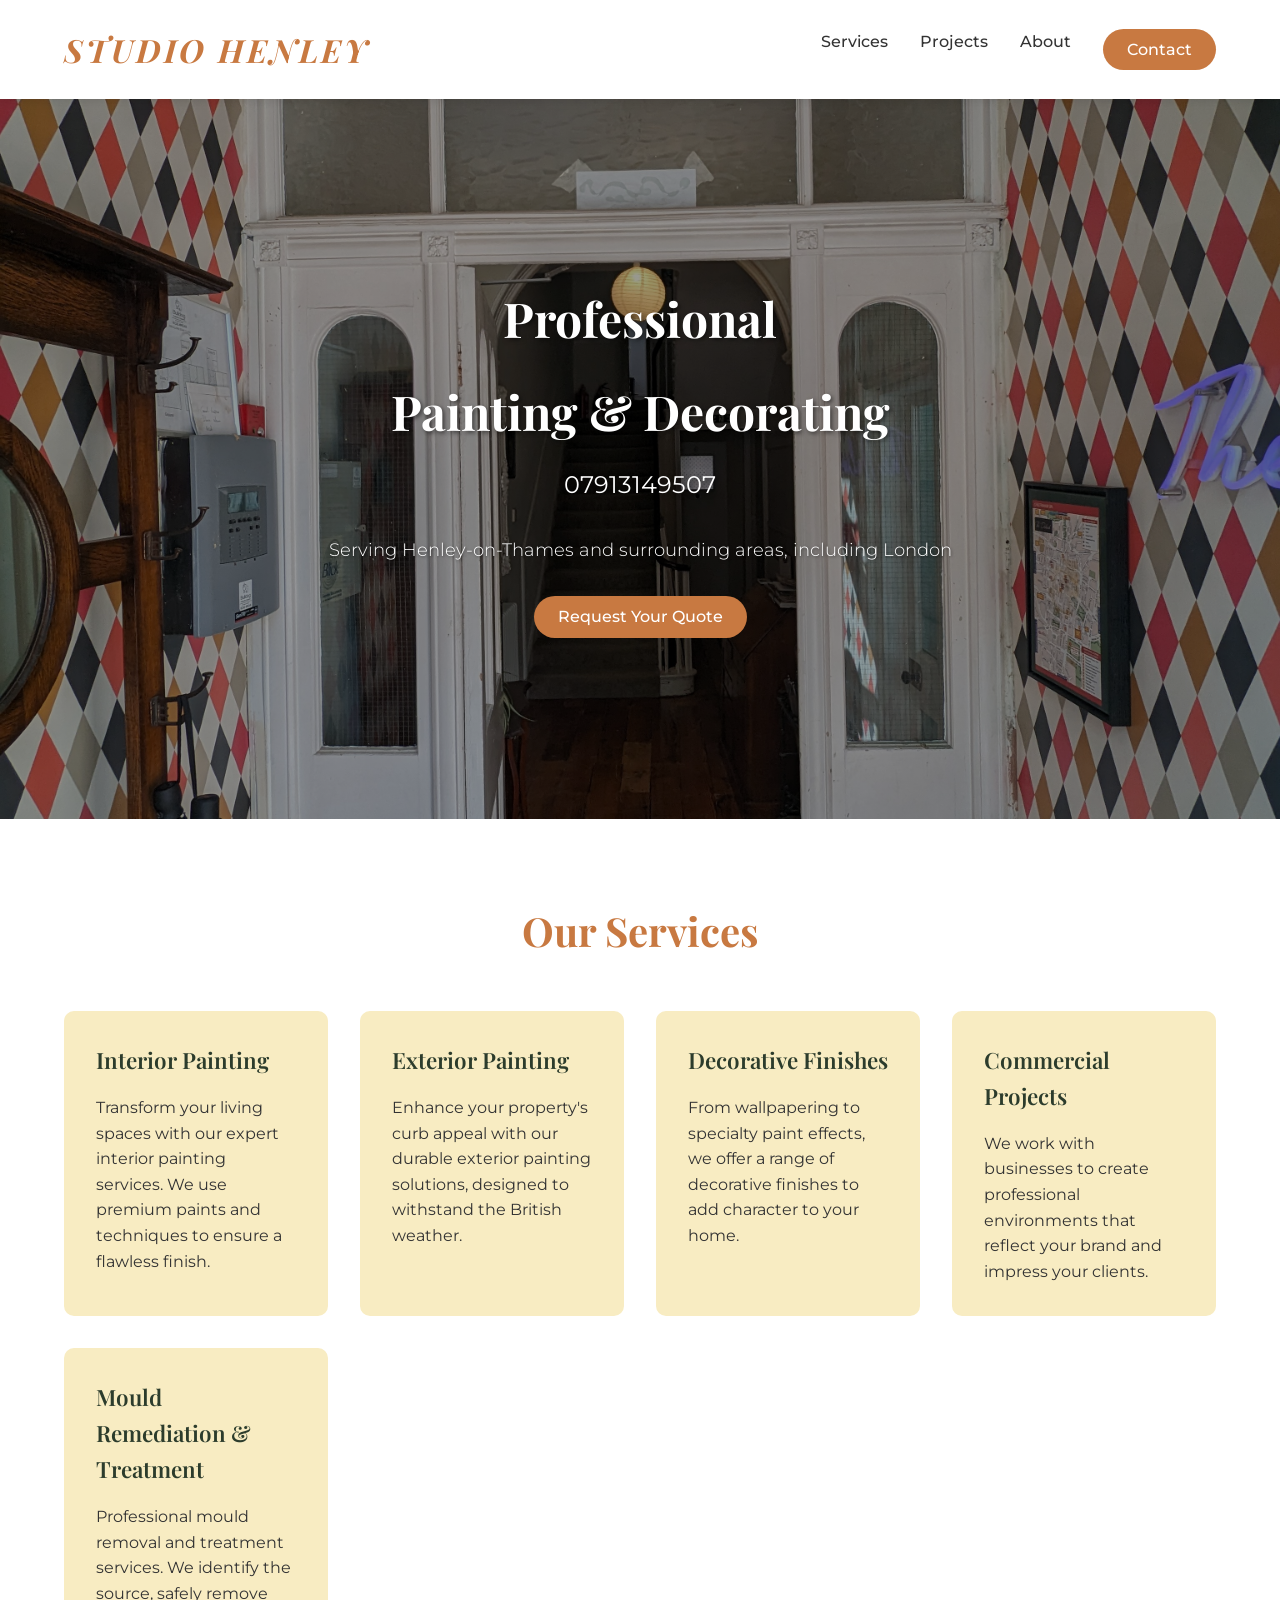
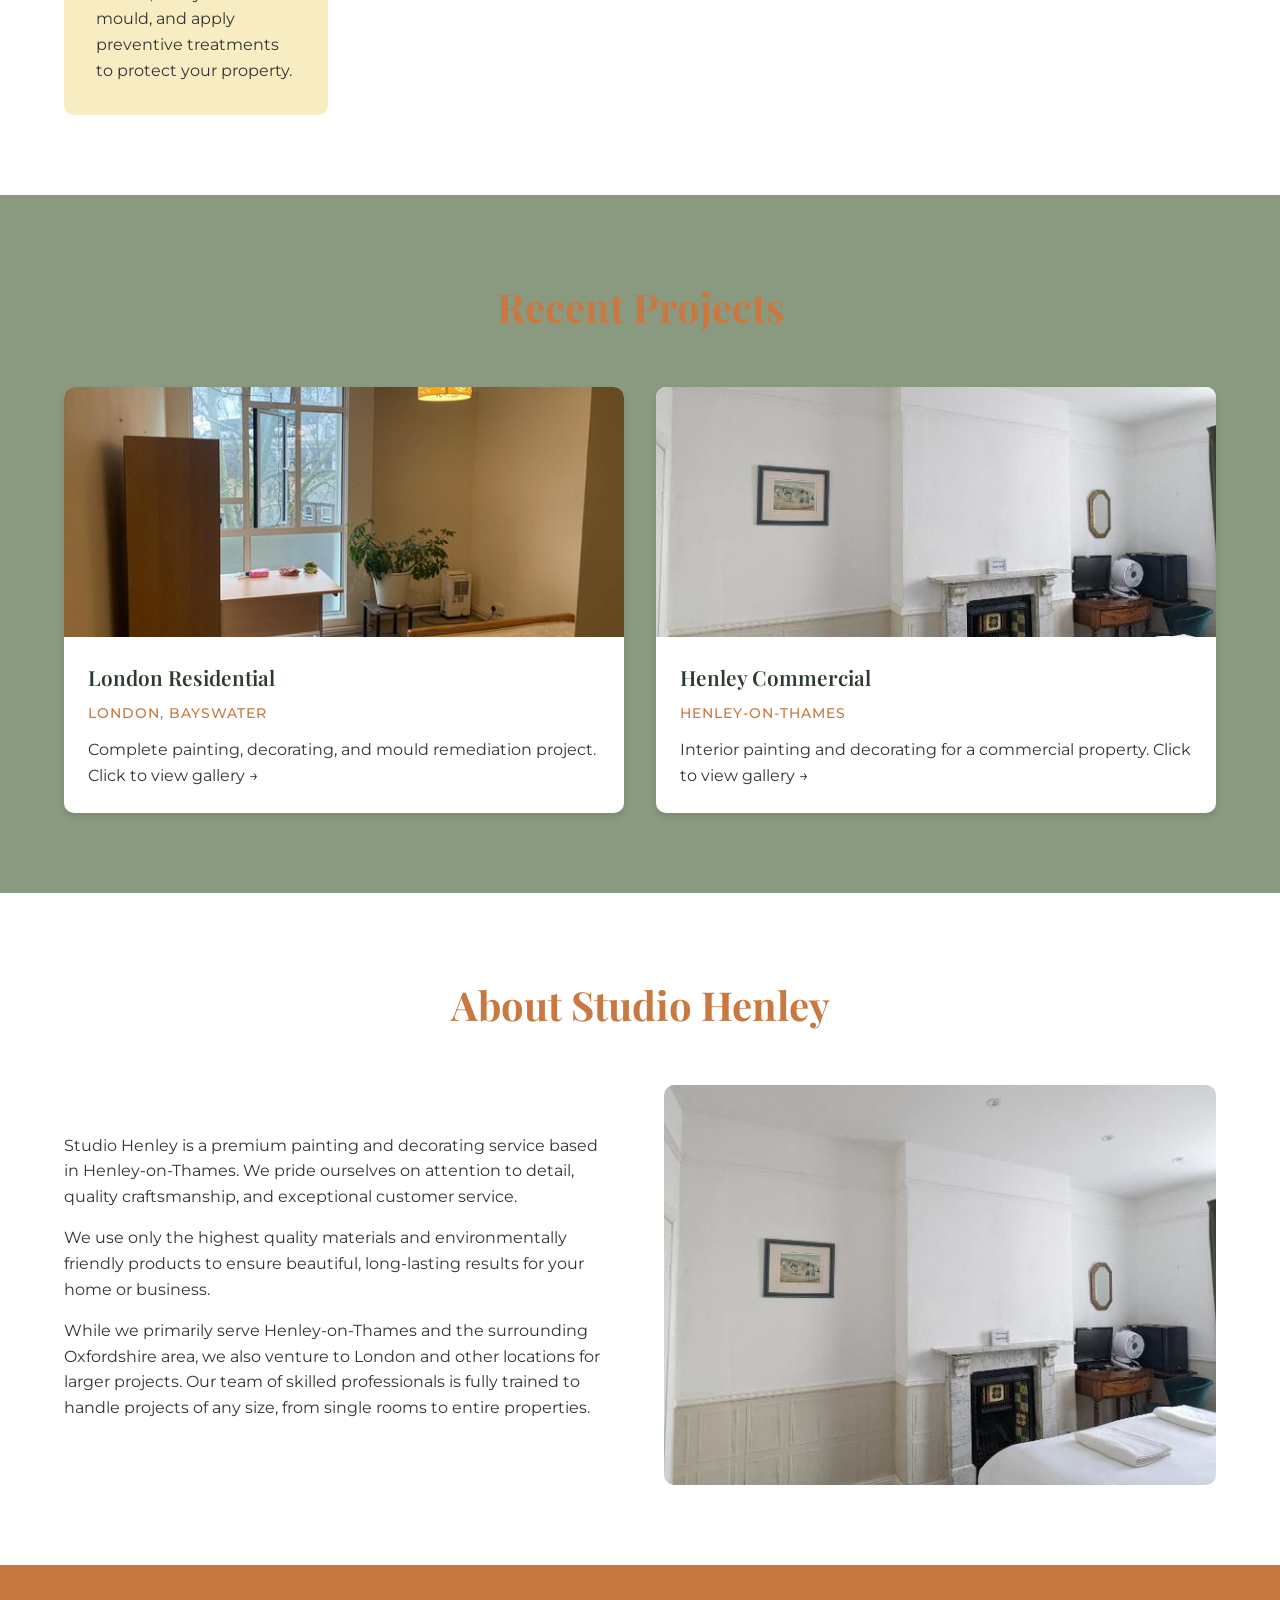
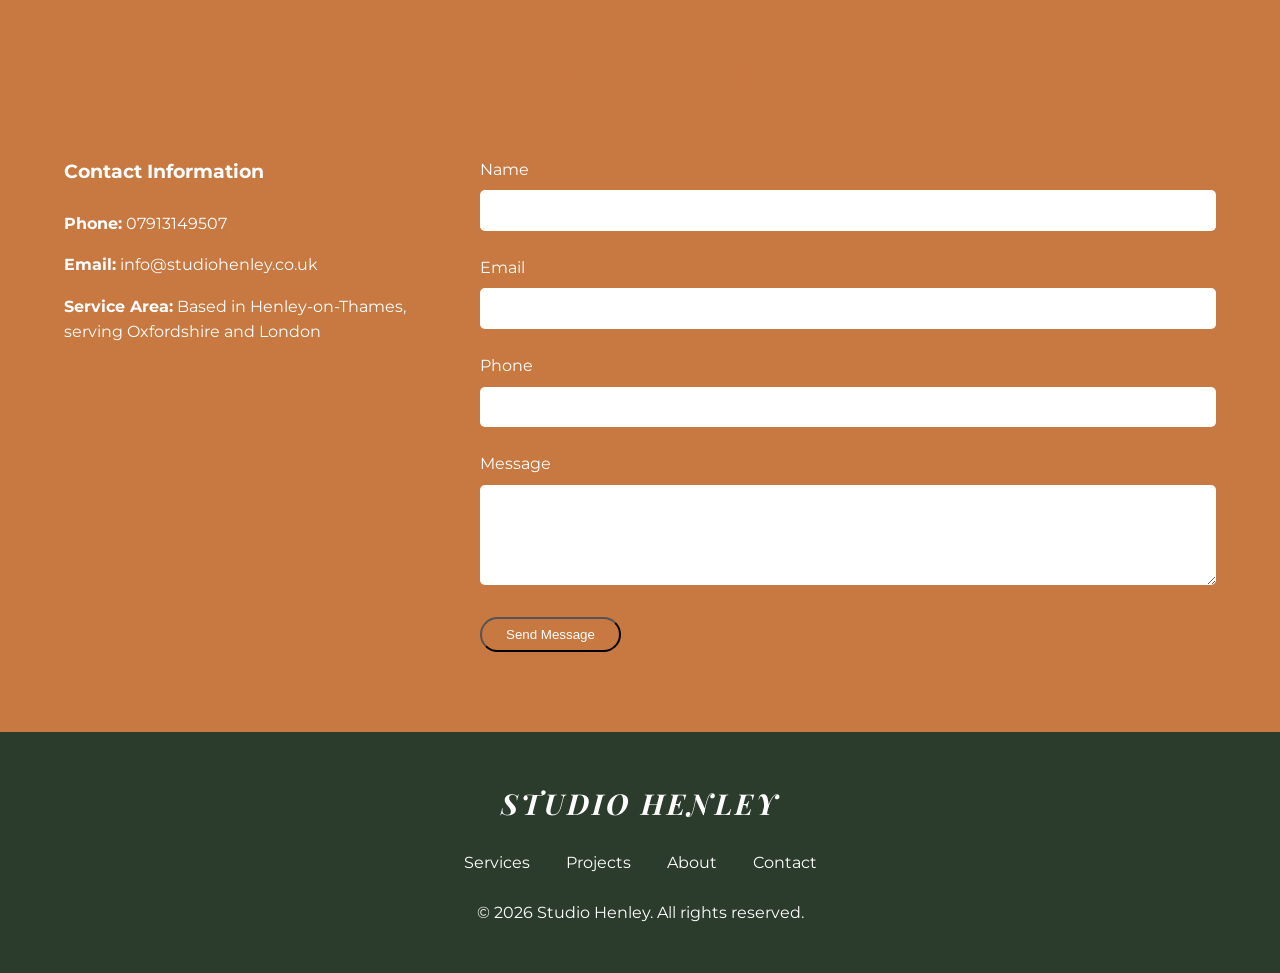
==== commit 886d31d4: "Add mould remediation to London project description Co-Authored-By: Claude Sonnet 4.6 <noreply@anthr" ====
--- a/index.html
+++ b/index.html
@@ -68,7 +68,7 @@
                 <div class="project-details">
                     <h3>London Residential</h3>
                     <p class="project-location">London, Bayswater</p>
-                    <p class="project-description">Complete painting and decorating project. Click to view gallery →</p>
+                    <p class="project-description">Complete painting, decorating, and mould remediation project. Click to view gallery →</p>
                 </div>
             </a>
             <a href="henley-project.html" class="project-card">
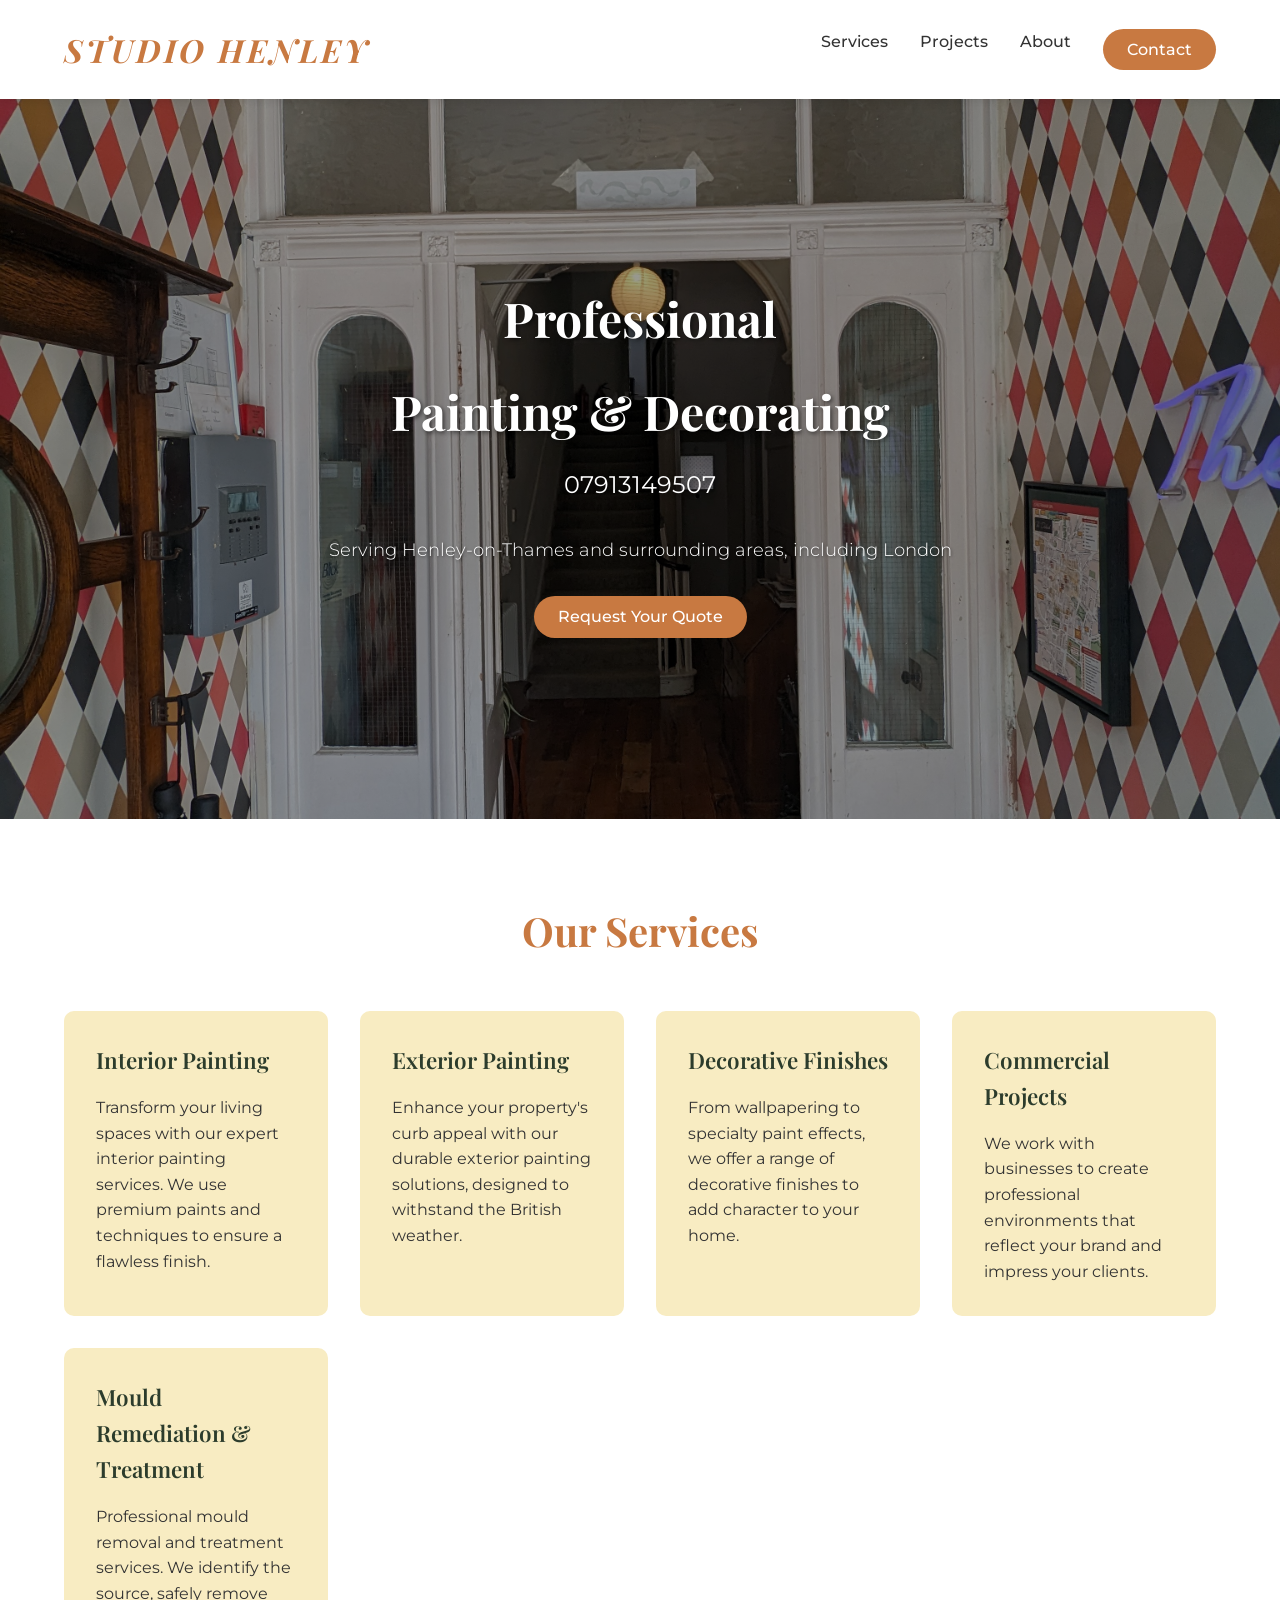
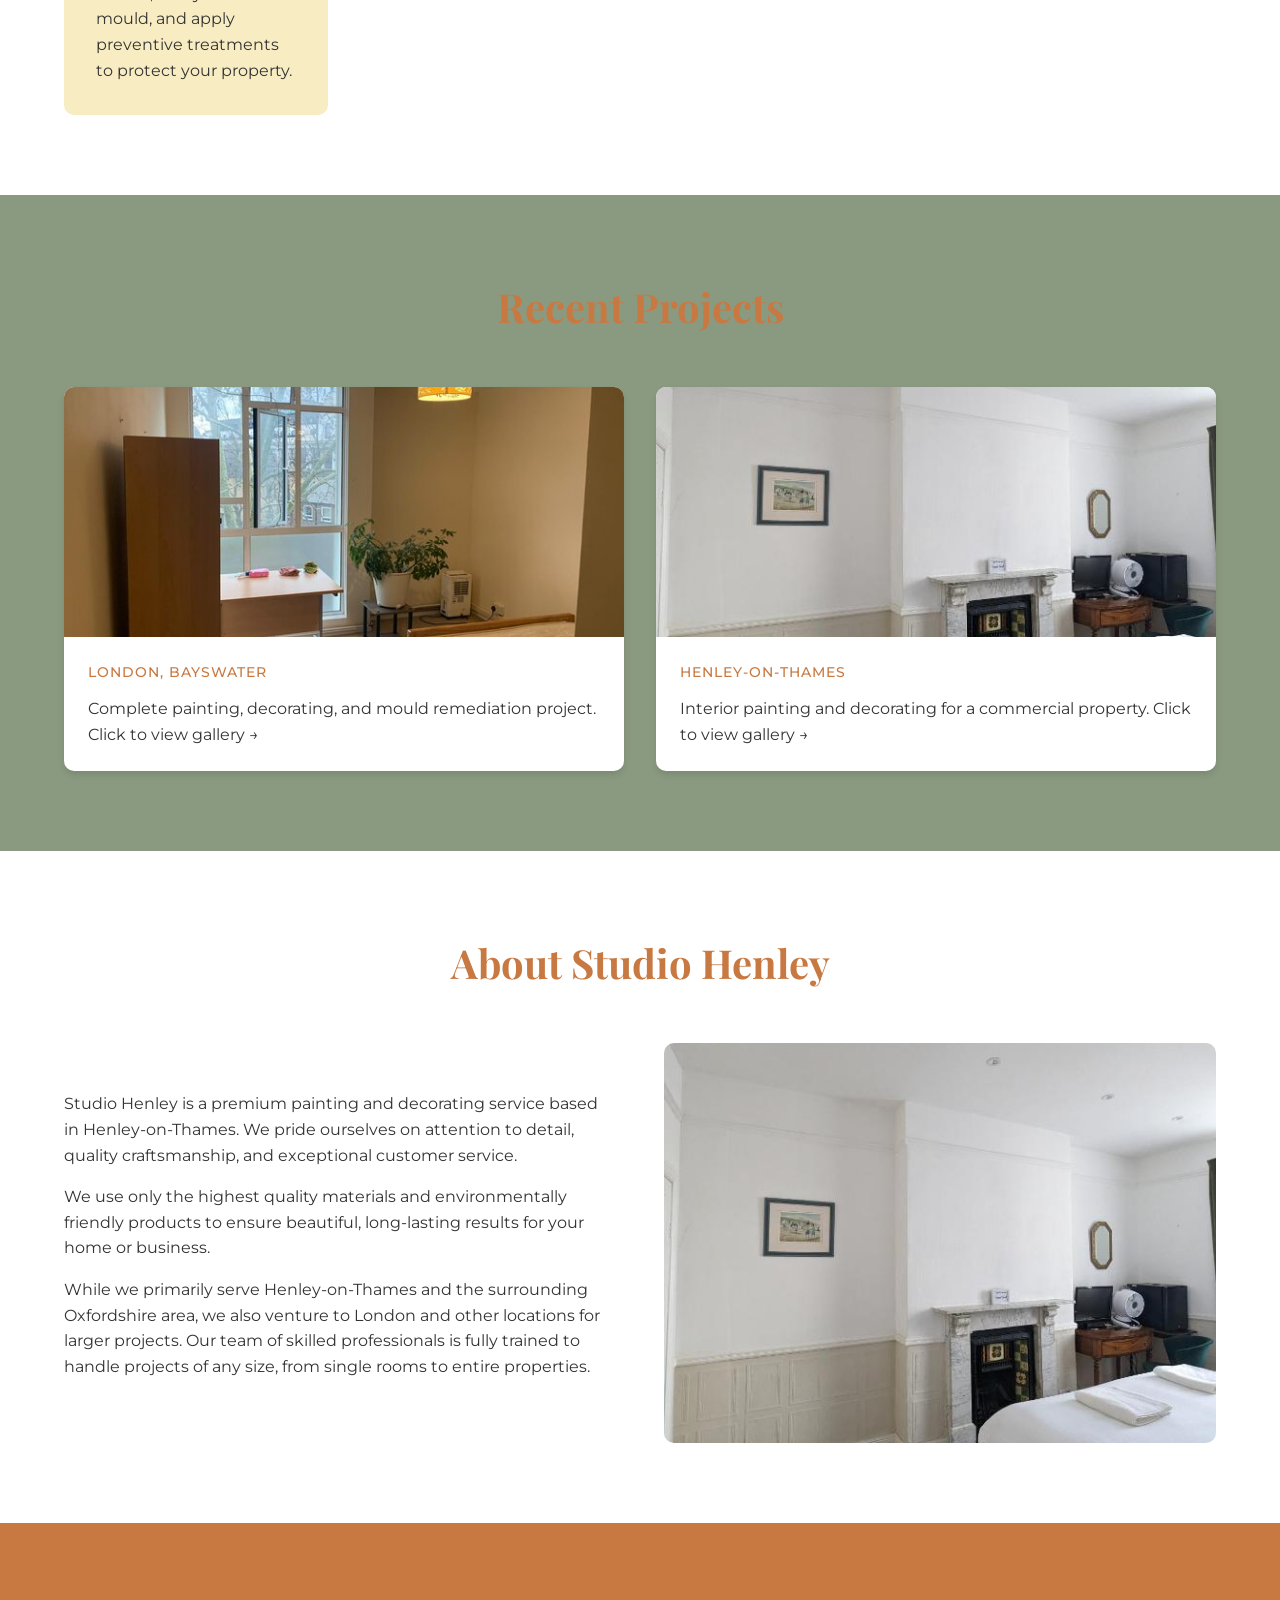
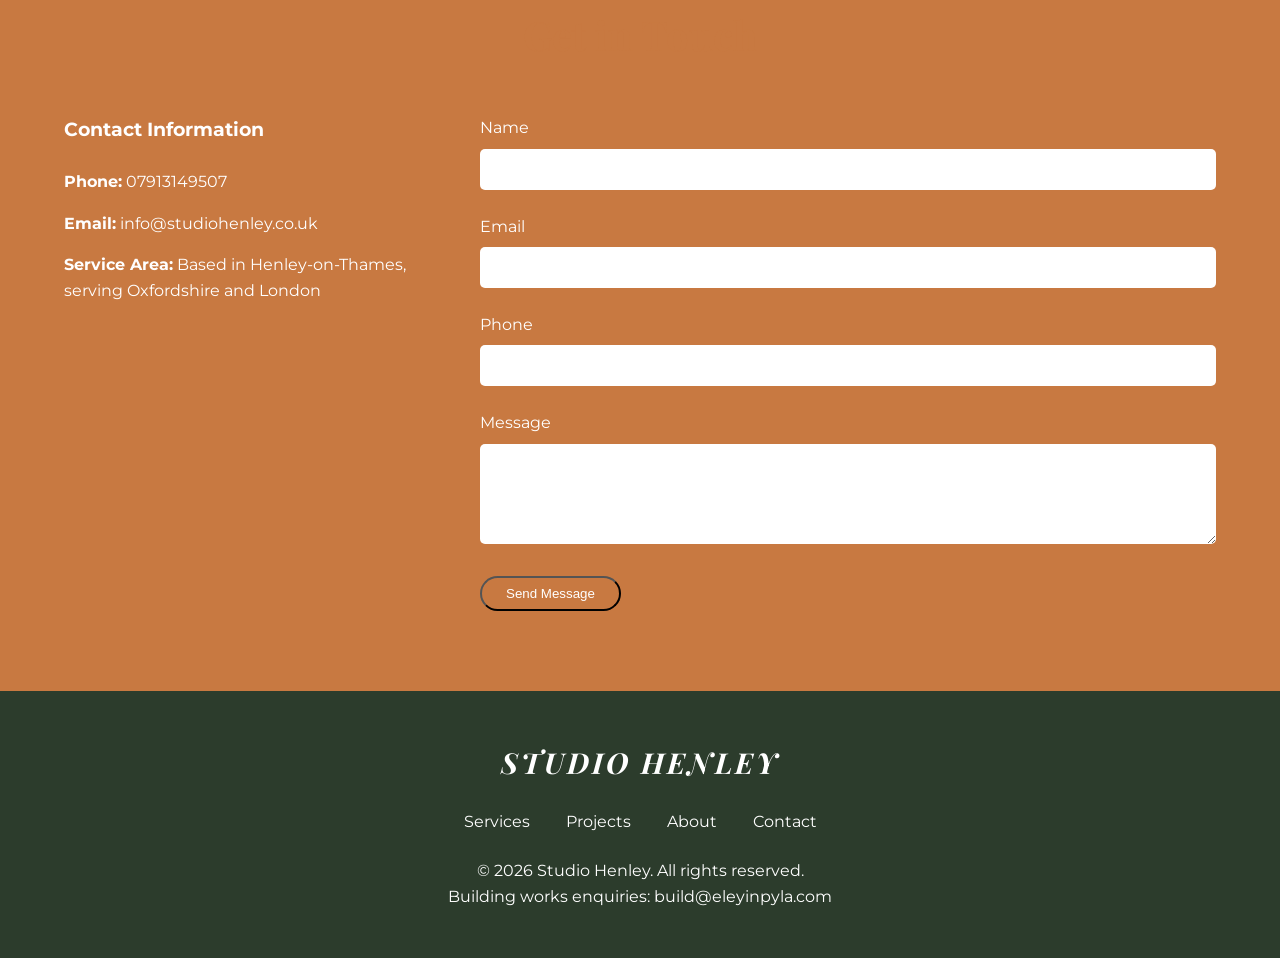
==== commit d76d61bf: "Remove project section titles and add building works footer - Remove 'London Residential' and 'Henle" ====
--- a/index.html
+++ b/index.html
@@ -66,7 +66,6 @@
                     <img src="images/london5.jpg" alt="London residential painting and decorating project">
                 </div>
                 <div class="project-details">
-                    <h3>London Residential</h3>
                     <p class="project-location">London, Bayswater</p>
                     <p class="project-description">Complete painting, decorating, and mould remediation project. Click to view gallery →</p>
                 </div>
@@ -76,7 +75,6 @@
                     <img src="images/1.jpg" alt="Henley commercial painting and decorating project">
                 </div>
                 <div class="project-details">
-                    <h3>Henley Commercial</h3>
                     <p class="project-location">Henley-on-Thames</p>
                     <p class="project-description">Interior painting and decorating for a commercial property. Click to view gallery →</p>
                 </div>
@@ -145,6 +143,7 @@
             </div>
             <div class="footer-legal">
                 <p>&copy; 2026 Studio Henley. All rights reserved.</p>
+                <p class="footer-construction">Building works enquiries: build@eleyinpyla.com</p>
             </div>
         </div>
     </footer>
--- a/styles.css
+++ b/styles.css
@@ -10,6 +10,10 @@
     margin: 0;
     padding: 0;
     box-sizing: border-box;
+}
+
+html {
+    scroll-padding-top: 200px;
 }
 
 body {
